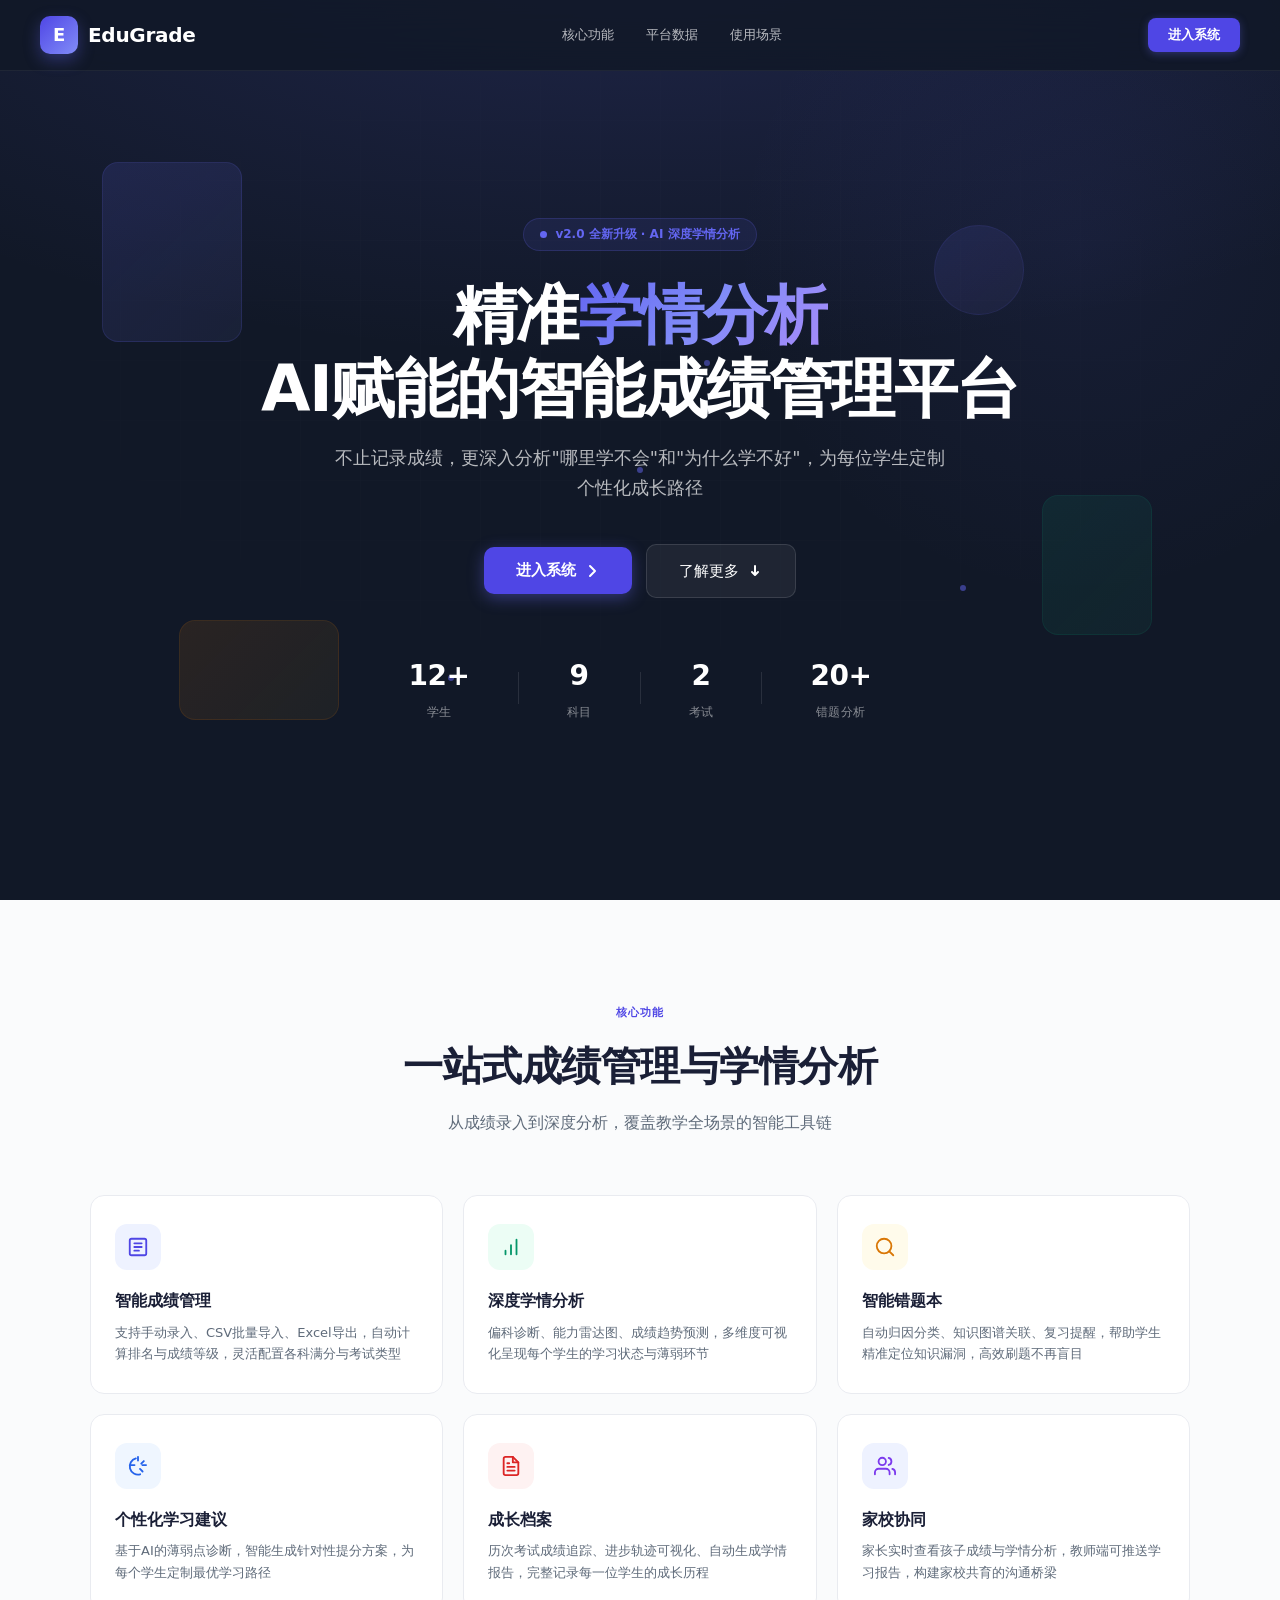
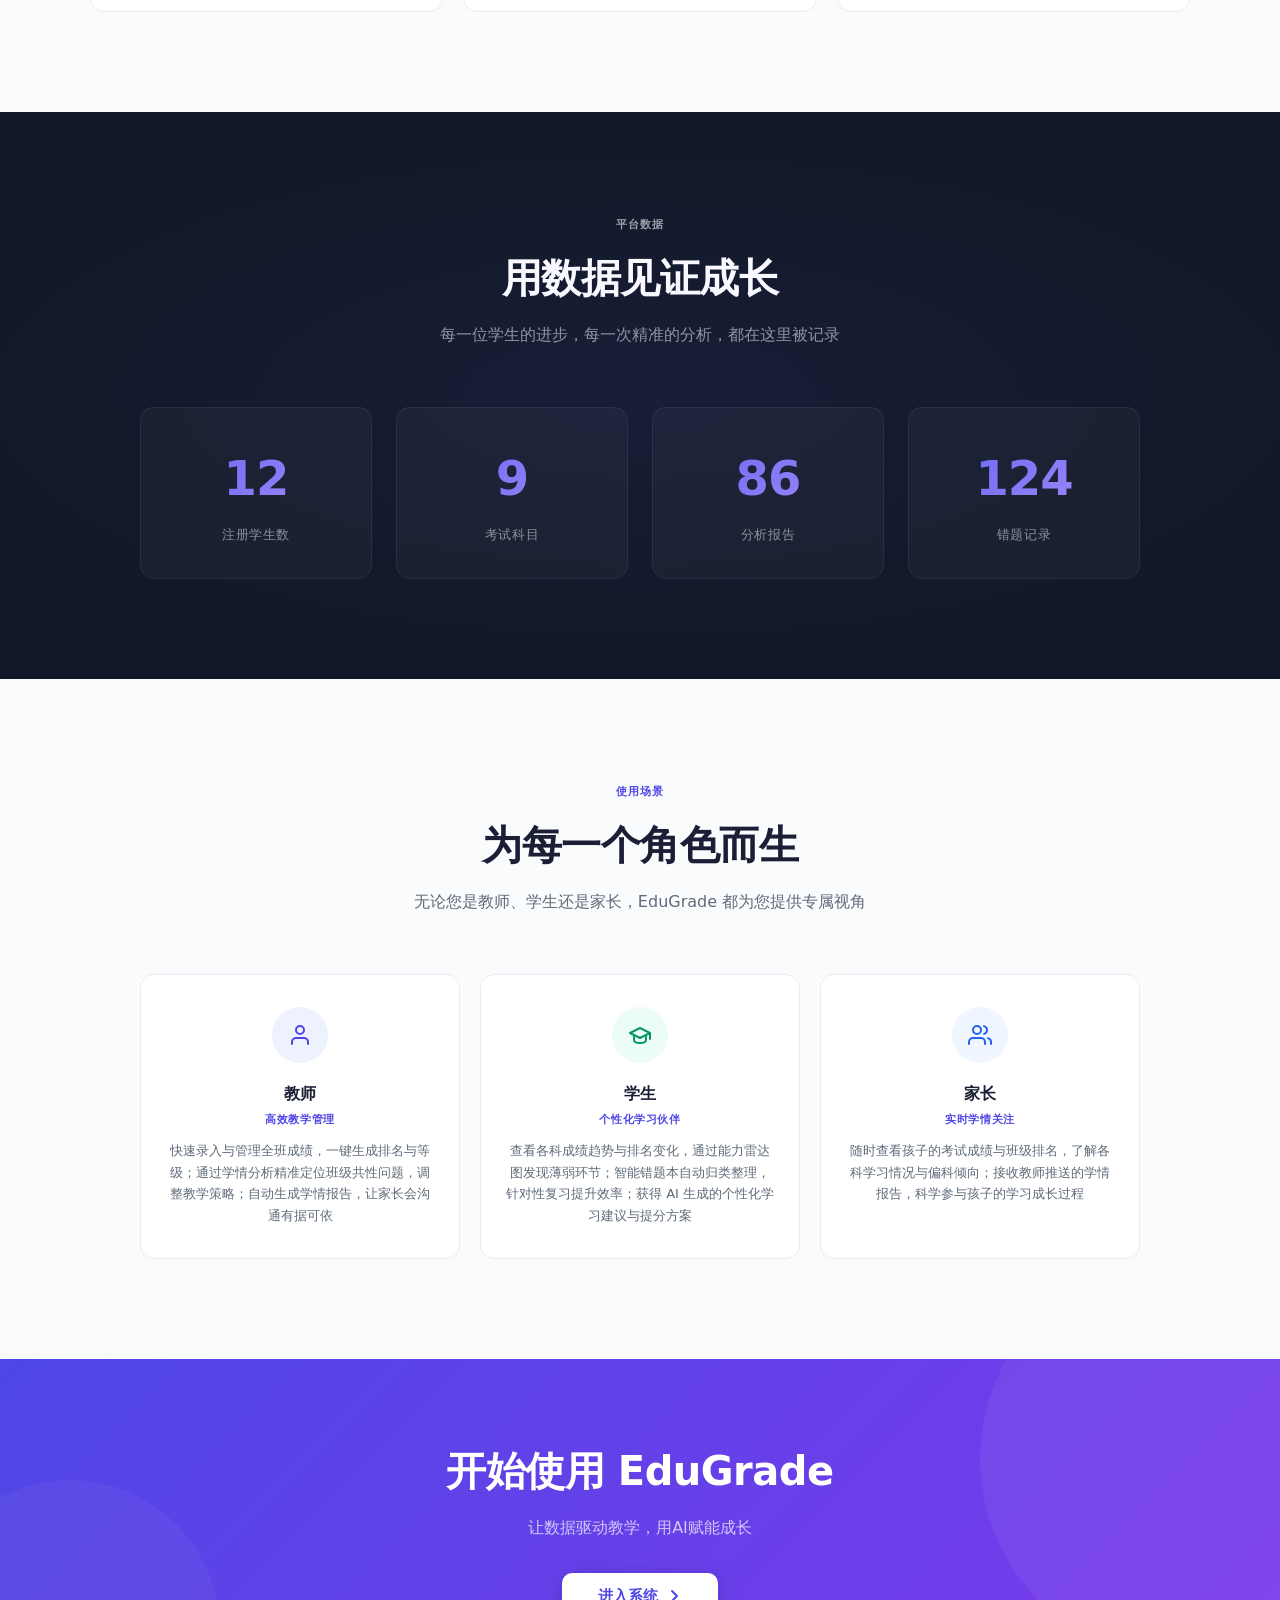
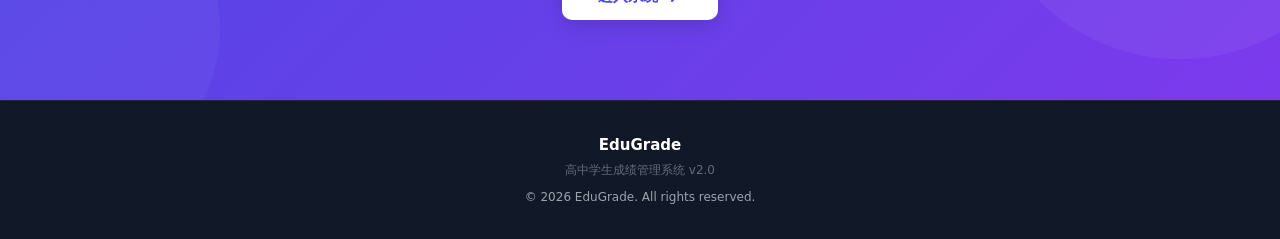
==== web/index.html @ 4390cf3e "项目初版" ====
<!DOCTYPE html>
<html lang="zh-CN">
<head>
  <meta charset="UTF-8">
  <meta name="viewport" content="width=device-width,initial-scale=1">
  <meta http-equiv="Cache-Control" content="no-cache,no-store,must-revalidate">
  <meta http-equiv="Pragma" content="no-cache">
  <meta http-equiv="Expires" content="0">
  <title>EduGrade - 精准学情分析 · AI赋能的智能成绩管理平台</title>
  <meta name="description" content="EduGrade 高中学生成绩管理系统 - 不止记录成绩，更深入分析'哪里学不会'和'为什么学不好'，为每位学生定制个性化成长路径">
  <link rel="stylesheet" href="css/style.css?v=2">
  <link rel="stylesheet" href="css/home.css?v=2">
</head>
<body class="home-wrapper">
  <nav class="home-nav" id="homeNav">
    <a href="home.html" class="home-nav-brand">
      <span class="logo-icon">E</span>
      EduGrade
    </a>
    <div class="home-nav-links">
      <a href="#features">核心功能</a>
      <a href="#data">平台数据</a>
      <a href="#use-cases">使用场景</a>
    </div>
    <button onclick="window.location.href='login.html'" class="home-nav-cta" style="font-family:inherit;position:relative;z-index:999;cursor:pointer">进入系统</button>
  </nav>

  <section class="hero">
    <div class="hero-grid"></div>
    <div class="hero-float card1"></div>
    <div class="hero-float card2"></div>
    <div class="hero-float card3"></div>
    <div class="hero-float card4"></div>
    <span class="hero-dot"></span>
    <span class="hero-dot"></span>
    <span class="hero-dot"></span>
    <span class="hero-dot"></span>

    <div class="hero-content">
      <div class="hero-badge">v2.0 全新升级 · AI 深度学情分析</div>
      <h1>精准<span class="highlight">学情分析</span><br>AI赋能的智能成绩管理平台</h1>
      <p class="hero-subtitle">不止记录成绩，更深入分析"哪里学不会"和"为什么学不好"，为每位学生定制个性化成长路径</p>
      <div class="hero-buttons">
        <button onclick="window.location.href='login.html'" class="hero-btn-primary" style="font-family:inherit;position:relative;z-index:999;cursor:pointer">
          <span>进入系统</span>
          <svg width="16" height="16" viewBox="0 0 16 16" fill="none"><path d="M6 3l5 5-5 5" stroke="currentColor" stroke-width="2" stroke-linecap="round" stroke-linejoin="round"/></svg>
        </button>
        <a href="#features" class="hero-btn-secondary">
          了解更多
          <svg width="16" height="16" viewBox="0 0 16 16" fill="none"><path d="M8 3v8M5 9l3 3 3-3" stroke="currentColor" stroke-width="2" stroke-linecap="round" stroke-linejoin="round"/></svg>
        </a>
      </div>
      <div class="hero-stats">
        <div class="hero-stat">
          <div class="hs-num">12+</div>
          <div class="hs-label">学生</div>
        </div>
        <span class="hero-stat-divider"></span>
        <div class="hero-stat">
          <div class="hs-num">9</div>
          <div class="hs-label">科目</div>
        </div>
        <span class="hero-stat-divider"></span>
        <div class="hero-stat">
          <div class="hs-num">2</div>
          <div class="hs-label">考试</div>
        </div>
        <span class="hero-stat-divider"></span>
        <div class="hero-stat">
          <div class="hs-num">20+</div>
          <div class="hs-label">错题分析</div>
        </div>
      </div>
    </div>
  </section>

  <section class="section" id="features">
    <div class="section-header">
      <span class="section-label">核心功能</span>
      <h2>一站式成绩管理与学情分析</h2>
      <p>从成绩录入到深度分析，覆盖教学全场景的智能工具链</p>
    </div>
    <div class="features-grid">
      <div class="feature-card fi-1">
        <div class="feature-icon">
          <svg width="22" height="22" viewBox="0 0 24 24" fill="none" stroke="currentColor" stroke-width="2" stroke-linecap="round" stroke-linejoin="round"><rect x="3" y="3" width="18" height="18" rx="2"/><path d="M8 8h8M8 12h8M8 16h5"/></svg>
        </div>
        <h3>智能成绩管理</h3>
        <p>支持手动录入、CSV批量导入、Excel导出，自动计算排名与成绩等级，灵活配置各科满分与考试类型</p>
      </div>
      <div class="feature-card fi-2">
        <div class="feature-icon">
          <svg width="22" height="22" viewBox="0 0 24 24" fill="none" stroke="currentColor" stroke-width="2" stroke-linecap="round" stroke-linejoin="round"><path d="M12 20V10M18 20V4M6 20v-4"/></svg>
        </div>
        <h3>深度学情分析</h3>
        <p>偏科诊断、能力雷达图、成绩趋势预测，多维度可视化呈现每个学生的学习状态与薄弱环节</p>
      </div>
      <div class="feature-card fi-3">
        <div class="feature-icon">
          <svg width="22" height="22" viewBox="0 0 24 24" fill="none" stroke="currentColor" stroke-width="2" stroke-linecap="round" stroke-linejoin="round"><circle cx="11" cy="11" r="8"/><path d="M21 21l-4.3-4.3"/></svg>
        </div>
        <h3>智能错题本</h3>
        <p>自动归因分类、知识图谱关联、复习提醒，帮助学生精准定位知识漏洞，高效刷题不再盲目</p>
      </div>
      <div class="feature-card fi-4">
        <div class="feature-icon">
          <svg width="22" height="22" viewBox="0 0 24 24" fill="none" stroke="currentColor" stroke-width="2" stroke-linecap="round" stroke-linejoin="round"><path d="M9.66 3.63a9 9 0 1 0 4.68 17.41"/><path d="M12 2v4M4.22 10.96h4M18.36 6.64l-2.83 2.83M20.8 10.96h-4M17.01 18.01l-2.83-2.83"/></svg>
        </div>
        <h3>个性化学习建议</h3>
        <p>基于AI的薄弱点诊断，智能生成针对性提分方案，为每个学生定制最优学习路径</p>
      </div>
      <div class="feature-card fi-5">
        <div class="feature-icon">
          <svg width="22" height="22" viewBox="0 0 24 24" fill="none" stroke="currentColor" stroke-width="2" stroke-linecap="round" stroke-linejoin="round"><path d="M14 2H6a2 2 0 0 0-2 2v16a2 2 0 0 0 2 2h12a2 2 0 0 0 2-2V8z"/><polyline points="14 2 14 8 20 8"/><path d="M16 13H8M16 17H8M10 9H8"/></svg>
        </div>
        <h3>成长档案</h3>
        <p>历次考试成绩追踪、进步轨迹可视化、自动生成学情报告，完整记录每一位学生的成长历程</p>
      </div>
      <div class="feature-card fi-6">
        <div class="feature-icon">
          <svg width="22" height="22" viewBox="0 0 24 24" fill="none" stroke="currentColor" stroke-width="2" stroke-linecap="round" stroke-linejoin="round"><path d="M17 21v-2a4 4 0 0 0-4-4H5a4 4 0 0 0-4 4v2"/><circle cx="9" cy="7" r="4"/><path d="M23 21v-2a4 4 0 0 0-3-3.87M16 3.13a4 4 0 0 1 0 7.75"/></svg>
        </div>
        <h3>家校协同</h3>
        <p>家长实时查看孩子成绩与学情分析，教师端可推送学习报告，构建家校共育的沟通桥梁</p>
      </div>
    </div>
  </section>

  <section class="section data-section" id="data">
    <div class="section-header">
      <span class="section-label" style="color:rgba(255,255,255,.6)">平台数据</span>
      <h2>用数据见证成长</h2>
      <p>每一位学生的进步，每一次精准的分析，都在这里被记录</p>
    </div>
    <div class="data-grid">
      <div class="data-card">
        <div class="dc-num" data-count="12">0</div>
        <div class="dc-label">注册学生数</div>
      </div>
      <div class="data-card">
        <div class="dc-num" data-count="9">0</div>
        <div class="dc-label">考试科目</div>
      </div>
      <div class="data-card">
        <div class="dc-num" data-count="86">0</div>
        <div class="dc-label">分析报告</div>
      </div>
      <div class="data-card">
        <div class="dc-num" data-count="124">0</div>
        <div class="dc-label">错题记录</div>
      </div>
    </div>
  </section>

  <section class="section" id="use-cases">
    <div class="section-header">
      <span class="section-label">使用场景</span>
      <h2>为每一个角色而生</h2>
      <p>无论您是教师、学生还是家长，EduGrade 都为您提供专属视角</p>
    </div>
    <div class="use-grid">
      <div class="use-card">
        <div class="use-avatar ua-teacher">
          <svg width="24" height="24" viewBox="0 0 24 24" fill="none" stroke="currentColor" stroke-width="2" stroke-linecap="round" stroke-linejoin="round"><path d="M20 21v-2a4 4 0 0 0-4-4H8a4 4 0 0 0-4 4v2"/><circle cx="12" cy="7" r="4"/></svg>
        </div>
        <h3>教师</h3>
        <div class="uc-role">高效教学管理</div>
        <p>快速录入与管理全班成绩，一键生成排名与等级；通过学情分析精准定位班级共性问题，调整教学策略；自动生成学情报告，让家长会沟通有据可依</p>
      </div>
      <div class="use-card">
        <div class="use-avatar ua-student">
          <svg width="24" height="24" viewBox="0 0 24 24" fill="none" stroke="currentColor" stroke-width="2" stroke-linecap="round" stroke-linejoin="round"><path d="M22 10v6M2 10l10-5 10 5-10 5z"/><path d="M6 12v5c0 2 3 3 6 3s6-1 6-3v-5"/></svg>
        </div>
        <h3>学生</h3>
        <div class="uc-role">个性化学习伙伴</div>
        <p>查看各科成绩趋势与排名变化，通过能力雷达图发现薄弱环节；智能错题本自动归类整理，针对性复习提升效率；获得 AI 生成的个性化学习建议与提分方案</p>
      </div>
      <div class="use-card">
        <div class="use-avatar ua-parent">
          <svg width="24" height="24" viewBox="0 0 24 24" fill="none" stroke="currentColor" stroke-width="2" stroke-linecap="round" stroke-linejoin="round"><path d="M17 21v-2a4 4 0 0 0-4-4H5a4 4 0 0 0-4 4v2"/><circle cx="9" cy="7" r="4"/><path d="M23 21v-2a4 4 0 0 0-3-3.87M16 3.13a4 4 0 0 1 0 7.75"/></svg>
        </div>
        <h3>家长</h3>
        <div class="uc-role">实时学情关注</div>
        <p>随时查看孩子的考试成绩与班级排名，了解各科学习情况与偏科倾向；接收教师推送的学情报告，科学参与孩子的学习成长过程</p>
      </div>
    </div>
  </section>

  <section class="cta-section">
    <h2>开始使用 EduGrade</h2>
    <p>让数据驱动教学，用AI赋能成长</p>
    <button onclick="window.location.href='login.html'" class="cta-btn" style="font-family:inherit;position:relative;z-index:999;cursor:pointer">
      进入系统
      <svg width="16" height="16" viewBox="0 0 16 16" fill="none"><path d="M6 3l5 5-5 5" stroke="currentColor" stroke-width="2" stroke-linecap="round" stroke-linejoin="round"/></svg>
    </button>
  </section>

  <footer class="home-footer">
    <div class="footer-brand">EduGrade</div>
    <div class="footer-ver">高中学生成绩管理系统 v2.0</div>
    <div style="margin-top:8px">&copy; 2026 EduGrade. All rights reserved.</div>
  </footer>

  <script>
  (function() {
    var nav = document.getElementById('homeNav');

    window.addEventListener('scroll', function() {
      if (window.scrollY > 20) {
        nav.classList.add('scrolled');
      } else {
        nav.classList.remove('scrolled');
      }
    });

    document.querySelectorAll('a[href^="#"]').forEach(function(a) {
      a.addEventListener('click', function(e) {
        var target = document.querySelector(this.getAttribute('href'));
        if (target) {
          e.preventDefault();
          target.scrollIntoView({ behavior: 'smooth' });
        }
      });
    });

    var observer = new IntersectionObserver(function(entries) {
      entries.forEach(function(entry) {
        if (entry.isIntersecting) {
          entry.target.classList.add('visible');
        }
      });
    }, { threshold: 0.15 });

    document.querySelectorAll('.feature-card, .use-card').forEach(function(el) {
      observer.observe(el);
    });

    var dataObs = new IntersectionObserver(function(entries) {
      entries.forEach(function(entry) {
        if (entry.isIntersecting) {
          var nums = entry.target.querySelectorAll('.dc-num');
          nums.forEach(function(numEl) {
            var target = parseInt(numEl.getAttribute('data-count'), 10);
            var current = 0;
            var step = Math.ceil(target / 40);
            var interval = setInterval(function() {
              current += step;
              if (current >= target) {
                current = target;
                clearInterval(interval);
              }
              numEl.textContent = current;
            }, 25);
          });
          dataObs.unobserve(entry.target);
        }
      });
    }, { threshold: 0.4 });

    var dataSection = document.querySelector('.data-grid');
    if (dataSection) {
      dataObs.observe(dataSection);
    }
  })();
  </script>
</body>
</html>
---- web/css/style.css ----
:root{
  --bg:#fafbfc;--card:#fff;--text:#1a1f36;--text2:#5f6b7a;--text3:#9ca3af;
  --primary:#4f46e5;--primary-hover:#4338ca;--primary-light:#eef2ff;--primary-glow:rgba(79,70,229,.12);
  --success:#059669;--success-light:#ecfdf5;--warning:#d97706;--warning-light:#fffbeb;
  --danger:#dc2626;--danger-light:#fef2f2;--info:#2563eb;--info-light:#eff6ff;
  --border:#e9ebf0;--border-light:#f3f4f6;
  --shadow-sm:0 1px 2px rgba(0,0,0,.04);--shadow:0 1px 3px rgba(0,0,0,.06),0 1px 2px rgba(0,0,0,.04);
  --shadow-md:0 4px 6px rgba(0,0,0,.04),0 2px 4px rgba(0,0,0,.04);
  --shadow-lg:0 10px 15px rgba(0,0,0,.05),0 4px 6px rgba(0,0,0,.04);
  --shadow-xl:0 20px 40px rgba(0,0,0,.08);
  --radius:10px;--radius-sm:7px;--radius-lg:14px;--radius-xl:20px;
  --sidebar-bg:#111827;--sidebar-hover:#1f2937;--sidebar-text:#9ca3af;--sidebar-active:#e5e7eb;
  --sidebar-accent:#6366f1;
  --font:system-ui,-apple-system,'Segoe UI',Roboto,'Helvetica Neue','Noto Sans','PingFang SC','Microsoft YaHei',sans-serif;
  --font-mono:'JetBrains Mono','Fira Code','Cascadia Code',monospace;
  --ease: cubic-bezier(.4,0,.2,1);--ease-out: cubic-bezier(0,0,.2,1);--ease-in: cubic-bezier(.4,0,1,1);
  --transition:200ms var(--ease);
}
[data-theme=dark]{
  --bg:#0f1119;--card:#1a1d2e;--text:#e5e7eb;--text2:#9ca3af;--text3:#6b7280;
  --border:#2d3148;--border-light:#23273a;
  --shadow-sm:0 1px 2px rgba(0,0,0,.2);--shadow:0 1px 3px rgba(0,0,0,.3);
  --shadow-md:0 4px 6px rgba(0,0,0,.25);--shadow-lg:0 10px 15px rgba(0,0,0,.3);
  --shadow-xl:0 20px 40px rgba(0,0,0,.4);
  --sidebar-bg:#0a0c14;--sidebar-hover:#16192b;--sidebar-text:#6b7280;--sidebar-active:#d1d5db;
  --primary-light:rgba(99,102,241,.08);--success-light:rgba(5,150,105,.08);
  --warning-light:rgba(217,119,6,.08);--danger-light:rgba(220,38,38,.08);--info-light:rgba(37,99,235,.08);
}

*,::before,::after{box-sizing:border-box;margin:0;padding:0}
html{scroll-behavior:smooth;-webkit-text-size-adjust:100%}
body{font-family:var(--font);font-size:14px;line-height:1.6;color:var(--text);background:var(--bg);-webkit-font-smoothing:antialiased;-moz-osx-font-smoothing:grayscale;min-height:100vh}
a{color:var(--primary);text-decoration:none;transition:color var(--transition)}
a:hover{color:var(--primary-hover)}
button{cursor:pointer;border:none;outline:none;font-family:var(--font);font-size:14px;transition:all var(--transition);position:relative}
button:focus-visible{box-shadow:0 0 0 3px var(--primary-glow)}
input,select,textarea{font-family:var(--font);font-size:14px;color:var(--text);background:var(--card);border:1px solid var(--border);border-radius:var(--radius-sm);padding:9px 13px;outline:none;transition:all var(--transition);width:100%}
input:hover,select:hover{border-color:#c4c8d0}
input:focus,select:focus,textarea:focus{border-color:var(--primary);box-shadow:0 0 0 3px var(--primary-glow)}
input::placeholder,textarea::placeholder{color:var(--text3)}
select{appearance:none;background-image:url("data:image/svg+xml,%3Csvg width='10' height='6' viewBox='0 0 10 6' xmlns='http://www.w3.org/2000/svg'%3E%3Cpath d='M1 1l4 4 4-4' fill='none' stroke='%239ca3af' stroke-width='1.5' stroke-linecap='round' stroke-linejoin='round'/%3E%3C/svg%3E");background-repeat:no-repeat;background-position:right 12px center;padding-right:32px}
table{width:100%;border-collapse:collapse;font-size:13px}
th{font-size:11px;font-weight:600;text-transform:uppercase;letter-spacing:.04em;color:var(--text2);padding:10px 14px;text-align:left;border-bottom:2px solid var(--border);background:var(--bg);white-space:nowrap;position:sticky;top:0;z-index:1}
td{padding:11px 14px;border-bottom:1px solid var(--border-light);vertical-align:middle}
tbody tr{transition:background var(--transition)}tbody tr:hover{background:var(--primary-light)}

.btn{display:inline-flex;align-items:center;justify-content:center;gap:6px;padding:8px 18px;border-radius:var(--radius-sm);font-weight:500;font-size:13px;line-height:1.5;white-space:nowrap;transition:all var(--transition);position:relative;overflow:hidden}
.btn::after{content:'';position:absolute;inset:0;background:transparent;transition:background var(--transition)}
.btn:hover{transform:translateY(-1px)}.btn:active{transform:translateY(0)}
.btn:active::after{background:rgba(0,0,0,.06)}
.btn-primary{background:var(--primary);color:#fff;box-shadow:0 1px 2px rgba(79,70,229,.3)}.btn-primary:hover{background:var(--primary-hover);box-shadow:0 4px 12px rgba(79,70,229,.35)}.btn-primary:active{background:#3730a3}
.btn-success{background:var(--success);color:#fff}.btn-success:hover{opacity:.9}
.btn-warning{background:var(--warning);color:#fff}.btn-warning:hover{opacity:.9}
.btn-danger{background:var(--danger);color:#fff}.btn-danger:hover{opacity:.9}
.btn-outline{background:transparent;border:1px solid var(--border);color:var(--text)}.btn-outline:hover{border-color:var(--primary);color:var(--primary);background:var(--primary-light)}
.btn-ghost{background:transparent;color:var(--text2)}.btn-ghost:hover{background:var(--border-light);color:var(--text)}
.btn-sm{padding:5px 12px;font-size:12px;border-radius:6px}
.btn-lg{padding:11px 24px;font-size:15px;border-radius:var(--radius)}
.btn-icon{width:36px;height:36px;padding:0;border-radius:50%;display:inline-flex;align-items:center;justify-content:center;font-size:16px}

.card{background:var(--card);border:1px solid var(--border);border-radius:var(--radius-lg);box-shadow:var(--shadow-sm);transition:box-shadow var(--transition),border-color var(--transition);overflow:hidden}
.card:hover{border-color:#d1d5db}[data-theme=dark] .card:hover{border-color:var(--border)}
.card-header{display:flex;align-items:center;justify-content:space-between;padding:18px 22px;border-bottom:1px solid var(--border-light)}
.card-body{padding:22px}.card-title{font-size:15px;font-weight:600;color:var(--text)}

.badge{display:inline-flex;align-items:center;gap:4px;padding:3px 10px;border-radius:20px;font-size:11px;font-weight:600;letter-spacing:.01em;white-space:nowrap}
.badge::before{content:'';width:6px;height:6px;border-radius:50%}
.badge-success{background:var(--success-light);color:#065f46}.badge-success::before{background:var(--success)}[data-theme=dark] .badge-success{color:#34d399}
.badge-warning{background:var(--warning-light);color:#92400e}.badge-warning::before{background:var(--warning)}[data-theme=dark] .badge-warning{color:#fbbf24}
.badge-danger{background:var(--danger-light);color:#991b1b}.badge-danger::before{background:var(--danger)}[data-theme=dark] .badge-danger{color:#f87171}
.badge-info{background:var(--info-light);color:#1e40af}.badge-info::before{background:var(--info)}[data-theme=dark] .badge-info{color:#60a5fa}
.badge-neutral{background:var(--border-light);color:var(--text2)}.badge-neutral::before{background:var(--text3)}

.alert{padding:12px 16px;border-radius:var(--radius);font-size:13px;display:flex;align-items:flex-start;gap:10px;line-height:1.5;animation:slideDown .3s var(--ease-out)}
.alert::before{font-size:16px;flex-shrink:0;margin-top:1px}
.alert-success{background:var(--success-light);color:#065f46;border:1px solid rgba(5,150,105,.15)}.alert-success::before{content:'\2713'}[data-theme=dark] .alert-success{color:#34d399}
.alert-error{background:var(--danger-light);color:#991b1b;border:1px solid rgba(220,38,38,.15)}.alert-error::before{content:'\2717'}[data-theme=dark] .alert-error{color:#f87171}
.alert-info{background:var(--info-light);color:#1e40af;border:1px solid rgba(37,99,235,.15)}.alert-info::before{content:'\2139'}[data-theme=dark] .alert-info{color:#60a5fa}
.alert-warning{background:var(--warning-light);color:#92400e;border:1px solid rgba(217,119,6,.15)}.alert-warning::before{content:'\26A0'}

.modal-overlay{position:fixed;inset:0;background:rgba(15,17,25,.5);backdrop-filter:blur(4px);display:none;align-items:center;justify-content:center;z-index:1000;animation:fadeIn .2s var(--ease-out);padding:24px}
.modal-overlay.open{display:flex}
.modal{background:var(--card);border:1px solid var(--border);border-radius:var(--radius-xl);width:480px;max-width:100%;max-height:85vh;overflow-y:auto;box-shadow:var(--shadow-xl);animation:modalIn .3s var(--ease-out)}
.modal-lg{width:640px}.modal-sm{width:380px}
.modal-header{display:flex;align-items:center;justify-content:space-between;padding:20px 24px 0}
.modal-header h3{font-size:17px;font-weight:600}
.modal-close{width:32px;height:32px;border-radius:50%;display:flex;align-items:center;justify-content:center;background:transparent;color:var(--text3);font-size:18px;transition:all var(--transition)}
.modal-close:hover{background:var(--border-light);color:var(--text)}
.modal-body{padding:20px 24px}
.modal-footer{display:flex;gap:10px;justify-content:flex-end;padding:0 24px 20px}

.login-page{min-height:100vh;display:flex;align-items:center;justify-content:center;background:var(--sidebar-bg);position:relative;overflow:hidden}
.login-page::before{content:'';position:absolute;inset:0;background:radial-gradient(ellipse 80% 50% at 50% -20%,rgba(99,102,241,.15),transparent)}
.login-page::after{content:'';position:absolute;width:600px;height:600px;border-radius:50%;background:radial-gradient(circle,rgba(99,102,241,.06),transparent 70%);top:-200px;right:-150px}
.login-card{background:var(--card);border:1px solid var(--border);border-radius:var(--radius-xl);padding:44px;width:400px;max-width:90vw;box-shadow:var(--shadow-xl);position:relative;z-index:1;animation:modalIn .5s var(--ease-out)}
.login-logo{width:48px;height:48px;border-radius:14px;background:linear-gradient(135deg,var(--primary),#818cf8);display:inline-flex;align-items:center;justify-content:center;font-size:22px;font-weight:700;color:#fff;margin-bottom:20px;box-shadow:0 8px 20px rgba(79,70,229,.3)}
.login-card h1{font-size:26px;font-weight:700;color:var(--text);margin-bottom:4px;letter-spacing:-.3px}
.login-card .sub{color:var(--text2);font-size:13px;margin-bottom:32px}
.login-card .field{margin-bottom:16px}.login-card .field label{display:block;margin-bottom:5px;font-size:12px;font-weight:600;color:var(--text2);text-transform:uppercase;letter-spacing:.04em}
.login-card .field input{height:44px;font-size:15px}
.login-card .btn-login{width:100%;height:46px;border-radius:var(--radius);background:var(--primary);color:#fff;font-size:15px;font-weight:600;border:none;margin-top:6px;letter-spacing:.5px;transition:all var(--transition)}
.login-card .btn-login:hover{background:var(--primary-hover);transform:translateY(-1px);box-shadow:0 8px 20px rgba(79,70,229,.35)}
.login-card .btn-login:disabled{opacity:.5;transform:none}
.login-error{color:var(--danger);font-size:12px;margin-top:10px;min-height:18px;text-align:center}
.login-divider{display:flex;align-items:center;gap:12px;margin:24px 0 16px;color:var(--text3);font-size:11px;text-transform:uppercase;letter-spacing:.05em}
.login-divider::before,.login-divider::after{content:'';flex:1;height:1px;background:var(--border)}
.quick-logins{display:grid;grid-template-columns:1fr 1fr;gap:8px}
.quick-logins button{padding:10px;border-radius:var(--radius-sm);font-size:12px;font-weight:500;background:var(--bg);border:1px solid var(--border);color:var(--text2);transition:all var(--transition)}
.quick-logins button:hover{border-color:var(--primary);color:var(--primary);background:var(--primary-light);transform:translateY(-1px)}
.quick-logins .role-dot{display:block;font-size:10px;color:var(--text3);font-weight:400}

.app{display:flex;min-height:100vh}
.sidebar{width:248px;background:var(--sidebar-bg);display:flex;flex-direction:column;position:fixed;top:0;left:0;bottom:0;z-index:100;overflow-y:auto;border-right:1px solid rgba(255,255,255,.06);scrollbar-width:thin;scrollbar-color:var(--sidebar-hover) transparent}
.sidebar::-webkit-scrollbar{width:4px}.sidebar::-webkit-scrollbar-track{background:transparent}.sidebar::-webkit-scrollbar-thumb{background:var(--sidebar-hover);border-radius:4px}
.sidebar-brand{padding:22px 20px 18px;border-bottom:1px solid rgba(255,255,255,.06)}
.sidebar-brand h2{color:#fff;font-size:18px;font-weight:700;letter-spacing:-.2px}
.sidebar-brand h2 span{color:var(--sidebar-accent)}
.sidebar-brand .ver{font-size:11px;color:var(--sidebar-text);margin-top:2px}
.sidebar-nav{flex:1;padding:12px 0}
.sidebar-nav .nav-group{padding:8px 20px 4px;font-size:10px;font-weight:700;color:var(--sidebar-accent);text-transform:uppercase;letter-spacing:.08em;opacity:.7}
.sidebar-nav a{display:flex;align-items:center;gap:10px;padding:9px 20px;color:var(--sidebar-text);font-size:13px;font-weight:450;transition:all var(--transition);border-left:2px solid transparent;margin:1px 0;border-radius:0 6px 6px 0}
.sidebar-nav a:hover{color:var(--sidebar-active);background:var(--sidebar-hover)}
.sidebar-nav a.active{color:#fff;background:var(--sidebar-hover);border-left-color:var(--sidebar-accent);font-weight:500}
.sidebar-nav a .nv{font-size:15px;width:22px;text-align:center;opacity:.7;flex-shrink:0}
.sidebar-footer{padding:16px 20px;border-top:1px solid rgba(255,255,255,.06);display:flex;align-items:center;gap:10px}
.sidebar-footer .av{width:32px;height:32px;border-radius:10px;background:linear-gradient(135deg,var(--sidebar-accent),#818cf8);display:flex;align-items:center;justify-content:center;color:#fff;font-weight:600;font-size:13px;flex-shrink:0}
.sidebar-footer .ui{flex:1;overflow:hidden}
.sidebar-footer .un{color:#fff;font-size:13px;font-weight:500;white-space:nowrap;overflow:hidden;text-overflow:ellipsis}
.sidebar-footer .ur{font-size:11px;color:var(--sidebar-text)}

.main{flex:1;margin-left:248px;min-height:100vh}
.topbar{display:flex;align-items:center;justify-content:space-between;padding:20px 28px;background:var(--card);border-bottom:1px solid var(--border);position:sticky;top:0;z-index:50;backdrop-filter:blur(8px)}
[data-theme=dark] .topbar{background:rgba(26,29,46,.9)}
.topbar h2{font-size:20px;font-weight:600;letter-spacing:-.2px}
.topbar-actions{display:flex;align-items:center;gap:8px}
.content{padding:24px 28px 40px}

.stats-grid{display:grid;grid-template-columns:repeat(auto-fill,minmax(200px,1fr));gap:14px;margin-bottom:24px}
.stat-card{background:var(--card);border:1px solid var(--border);border-radius:var(--radius-lg);padding:18px 20px;display:flex;align-items:center;gap:14px;transition:all var(--transition);cursor:default}
.stat-card:hover{border-color:#d1d5db;box-shadow:var(--shadow-md);transform:translateY(-2px)}[data-theme=dark] .stat-card:hover{border-color:var(--border)}
.stat-card .si{width:42px;height:42px;border-radius:11px;display:flex;align-items:center;justify-content:center;font-size:18px;flex-shrink:0}
.stat-card:nth-child(1) .si{background:var(--primary-light);color:var(--primary)}
.stat-card:nth-child(2) .si{background:var(--success-light);color:var(--success)}
.stat-card:nth-child(3) .si{background:var(--warning-light);color:var(--warning)}
.stat-card:nth-child(4) .si{background:var(--info-light);color:var(--info)}
.stat-card:nth-child(5) .si{background:var(--danger-light);color:var(--danger)}
.stat-info h3{font-size:24px;font-weight:700;line-height:1.2;letter-spacing:-.3px}
.stat-info p{font-size:11px;color:var(--text2);text-transform:uppercase;letter-spacing:.03em;margin-top:1px}

.table-wrap{border:1px solid var(--border);border-radius:var(--radius-lg);overflow:hidden;background:var(--card)}
.table-wrap table{margin:0} .table-wrap thead th{border-bottom-width:1px}
.table-controls{display:flex;gap:10px;margin-bottom:16px;flex-wrap:wrap;align-items:center}
.table-controls .spacer{flex:1}
.table-controls input{width:200px}.table-controls select{width:160px}

.pagination{display:flex;gap:4px;justify-content:center;margin-top:16px}
.pagination button{min-width:34px;height:34px;padding:0 10px;border-radius:var(--radius-sm);border:1px solid var(--border);background:var(--card);color:var(--text);font-size:13px;transition:all var(--transition)}
.pagination button:hover:not(:disabled){border-color:var(--primary);color:var(--primary)}
.pagination button.active{background:var(--primary);color:#fff;border-color:var(--primary)}
.pagination button:disabled{opacity:.3;cursor:not-allowed}
.pagination span{padding:0 4px;color:var(--text3);display:flex;align-items:center}

.chart-row{display:grid;grid-template-columns:1fr 1fr;gap:16px}
.chart-row.single{grid-template-columns:1fr}
.chart-box{background:var(--card);border:1px solid var(--border);border-radius:var(--radius-lg);padding:20px;min-height:300px;position:relative}
.chart-box canvas{max-height:320px}

.page-section{display:none}.page-section.active{display:block;animation:fadeInUp .35s var(--ease-out)}

.tabs{display:flex;gap:0;border-bottom:2px solid var(--border);margin-bottom:20px}
.tab{padding:10px 18px;cursor:pointer;font-size:13px;font-weight:500;color:var(--text2);border-bottom:2px solid transparent;margin-bottom:-2px;transition:all var(--transition)}
.tab:hover{color:var(--text)}.tab.active{color:var(--primary);border-bottom-color:var(--primary)}

.form-row{display:grid;grid-template-columns:1fr 1fr;gap:14px}.form-row.col-1{grid-template-columns:1fr}
.form-group{margin-bottom:14px}.form-group label{display:block;margin-bottom:5px;font-size:12px;font-weight:600;color:var(--text2);text-transform:uppercase;letter-spacing:.03em}

.grade-table td input{width:72px;padding:6px 8px;text-align:center;font-size:13px}
.grade-table td{vertical-align:middle}
.filter-row{display:flex;gap:10px;align-items:center;flex-wrap:wrap;margin-bottom:16px}
.filter-row select{width:auto;min-width:150px}
.exam-select-row{display:flex;gap:10px;align-items:center;flex-wrap:wrap;margin-bottom:16px}
.exam-select-row select{width:auto;min-width:200px}
.csv-area{width:100%;min-height:180px;font-family:var(--font-mono);font-size:12px;resize:vertical;border-radius:var(--radius-sm);padding:12px}
.subject-check{display:flex;align-items:center;gap:16px;padding:8px 0;border-bottom:1px solid var(--border-light)}
.subject-check input[type=number]{width:80px}
.info-row{display:flex;gap:20px;flex-wrap:wrap;margin-bottom:16px}
.info-row>div{font-size:13px;color:var(--text2)}.info-row>div b{color:var(--text)}

.suggest-card{background:var(--card);border:1px solid var(--border);border-radius:var(--radius-lg);padding:18px;display:flex;align-items:flex-start;gap:14px;transition:all var(--transition)}
.suggest-card:hover{border-color:#d1d5db;box-shadow:var(--shadow-md)}
.suggest-card .srank{width:34px;height:34px;border-radius:10px;display:flex;align-items:center;justify-content:center;font-weight:700;font-size:16px;flex-shrink:0}
.suggest-card:nth-child(1) .srank{background:var(--danger-light);color:var(--danger)}
.suggest-card:nth-child(2) .srank{background:var(--warning-light);color:var(--warning)}
.suggest-card:nth-child(3) .srank{background:var(--primary-light);color:var(--primary)}
.suggest-info{flex:1}.suggest-info .ssub{font-weight:600;font-size:14px}.suggest-info .sdesc{font-size:12px;color:var(--text2);margin-top:4px;line-height:1.5}

.error-stats-grid{display:grid;grid-template-columns:1fr 1fr;gap:16px;margin-bottom:20px}
.report-container{background:var(--card);border:1px solid var(--border);border-radius:var(--radius-lg);padding:32px}
.report-container .report-header{text-align:center;padding-bottom:24px;border-bottom:2px solid var(--primary);margin-bottom:24px}
.report-container .report-header h2{font-size:22px;color:var(--primary);font-weight:700}
.report-container .report-meta{display:grid;grid-template-columns:repeat(auto-fill,minmax(160px,1fr));gap:10px;margin-bottom:20px}
.report-container .report-meta div{font-size:13px;color:var(--text2)}.report-container .report-meta div b{color:var(--text)}
.report-container .report-section{margin-bottom:24px}
.report-container .report-section h4{font-size:14px;font-weight:600;margin-bottom:12px;color:var(--text2);text-transform:uppercase;letter-spacing:.5px;border-bottom:1px solid var(--border);padding-bottom:8px}

.s-a{color:var(--success);font-weight:700}.s-b{color:var(--primary);font-weight:600}.s-c{color:var(--warning)}.s-d{color:var(--danger)}

.loading{display:flex;align-items:center;justify-content:center;padding:48px;color:var(--text2);gap:10px}
.loading .spinner{width:24px;height:24px;border:2.5px solid var(--border);border-top-color:var(--primary);border-radius:50%;animation:spin .6s linear infinite}
.empty{text-align:center;padding:60px 24px;color:var(--text3)}.empty .ei{font-size:40px;margin-bottom:12px;opacity:.4}.empty p{font-size:13px}

.mt-8{margin-top:8px}.mt-16{margin-top:16px}.mb-16{margin-bottom:16px}.gap-8{gap:8px}.gap-16{gap:16px}
.flex{display:flex}.flex-wrap{flex-wrap:wrap}.items-center{align-items:center}.justify-between{justify-content:space-between}.justify-center{justify-content:center}
.text-center{text-align:center}.text-right{text-align:right}.w-full{width:100%}.flex-1{flex:1}

.no-print{}@media print{.no-print{display:none!important}.sidebar{display:none!important}.main{margin-left:0!important}.topbar{position:static!important}.content{padding:0!important}.card{border:1px solid #ddd;box-shadow:none!important}.report-container{box-shadow:none;border:1px solid #ddd}}
@media(max-width:768px){.sidebar{transform:translateX(-100%);transition:transform .3s var(--ease)}.sidebar.open{transform:translateX(0)}.main{margin-left:0}.topbar{padding:14px 16px}.content{padding:16px}.stats-grid{grid-template-columns:1fr 1fr}.chart-row{grid-template-columns:1fr}.login-card{padding:32px 24px}.modal{width:95vw;border-radius:var(--radius-lg)}}

@keyframes fadeIn{from{opacity:0}to{opacity:1}}
@keyframes fadeInUp{from{opacity:0;transform:translateY(8px)}to{opacity:1;transform:translateY(0)}}
@keyframes modalIn{from{opacity:0;transform:translateY(16px) scale(.97)}to{opacity:1;transform:translateY(0) scale(1)}}
@keyframes slideDown{from{opacity:0;transform:translateY(-6px)}to{opacity:1;transform:translateY(0)}}
@keyframes spin{to{transform:rotate(360deg)}}
---- web/css/home.css ----
/* ===== EduGrade Home Page Styles ===== */

:root { --ease-out: cubic-bezier(0,0,.2,1); --ease-in: cubic-bezier(.4,0,1,1); }

.home-wrapper {
  overflow-x: hidden;
  background: var(--bg);
}

/* -------- Nav -------- */
.home-nav {
  position: fixed;
  top: 0;
  left: 0;
  right: 0;
  z-index: 200;
  display: flex;
  align-items: center;
  justify-content: space-between;
  padding: 16px 40px;
  background: rgba(17, 24, 39, .85);
  backdrop-filter: blur(16px);
  -webkit-backdrop-filter: blur(16px);
  border-bottom: 1px solid rgba(255, 255, 255, .06);
  transition: background var(--transition);
}
.home-nav.scrolled {
  background: rgba(17, 24, 39, .95);
  box-shadow: 0 4px 24px rgba(0, 0, 0, .25);
}
.home-nav-brand {
  display: flex;
  align-items: center;
  gap: 10px;
  color: #fff;
  font-size: 20px;
  font-weight: 700;
  letter-spacing: -.3px;
  text-decoration: none;
}
.home-nav-brand .logo-icon {
  width: 38px;
  height: 38px;
  border-radius: 10px;
  background: linear-gradient(135deg, var(--primary), #818cf8);
  display: flex;
  align-items: center;
  justify-content: center;
  font-size: 18px;
  font-weight: 700;
  color: #fff;
  box-shadow: 0 6px 16px rgba(99, 102, 241, .35);
}
.home-nav-links {
  display: flex;
  align-items: center;
  gap: 32px;
}
.home-nav-links a {
  color: rgba(255, 255, 255, .7);
  font-size: 13px;
  font-weight: 500;
  text-decoration: none;
  transition: color var(--transition);
}
.home-nav-links a:hover {
  color: #fff;
}
.home-nav-cta {
  display: inline-flex;
  align-items: center;
  gap: 6px;
  padding: 8px 20px;
  border-radius: 8px;
  background: var(--primary);
  color: #fff;
  font-size: 13px;
  font-weight: 600;
  text-decoration: none;
  transition: all var(--transition);
  box-shadow: 0 2px 8px rgba(99, 102, 241, .35);
}
.home-nav-cta:hover {
  background: var(--primary-hover);
  transform: translateY(-1px);
  box-shadow: 0 6px 20px rgba(99, 102, 241, .45);
}

/* -------- Hero -------- */
.hero {
  position: relative;
  min-height: 100vh;
  display: flex;
  align-items: center;
  justify-content: center;
  background: var(--sidebar-bg);
  overflow: hidden;
  padding: 120px 40px 80px;
}
.hero::before {
  content: '';
  position: absolute;
  inset: 0;
  background: radial-gradient(ellipse 80% 50% at 50% -10%, rgba(99, 102, 241, .18), transparent);
  pointer-events: none;
}
.hero::after {
  content: '';
  position: absolute;
  width: 700px;
  height: 700px;
  border-radius: 50%;
  background: radial-gradient(circle, rgba(99, 102, 241, .07), transparent 70%);
  top: -100px;
  right: -150px;
  pointer-events: none;
}
.hero-grid {
  position: absolute;
  inset: 0;
  opacity: .03;
  background-image:
    linear-gradient(rgba(255, 255, 255, .3) 1px, transparent 1px),
    linear-gradient(90deg, rgba(255, 255, 255, .3) 1px, transparent 1px);
  background-size: 60px 60px;
  mask-image: radial-gradient(ellipse 80% 60% at 50% 40%, black 30%, transparent 70%);
  -webkit-mask-image: radial-gradient(ellipse 80% 60% at 50% 40%, black 30%, transparent 70%);
  pointer-events: none;
}

/* floating shapes */
.hero-float {
  position: absolute;
  border-radius: 16px;
  pointer-events: none;
}
.hero-float.card1 {
  width: 140px;
  height: 180px;
  background: linear-gradient(135deg, rgba(99, 102, 241, .15), rgba(129, 140, 248, .08));
  border: 1px solid rgba(99, 102, 241, .15);
  top: 18%;
  left: 8%;
  animation: floatCard1 8s ease-in-out infinite;
}
.hero-float.card2 {
  width: 110px;
  height: 140px;
  background: linear-gradient(135deg, rgba(5, 150, 105, .12), rgba(52, 211, 153, .06));
  border: 1px solid rgba(5, 150, 105, .12);
  top: 55%;
  right: 10%;
  animation: floatCard2 9s ease-in-out infinite;
}
.hero-float.card3 {
  width: 160px;
  height: 100px;
  background: linear-gradient(135deg, rgba(217, 119, 6, .12), rgba(251, 191, 36, .06));
  border: 1px solid rgba(217, 119, 6, .12);
  bottom: 20%;
  left: 14%;
  animation: floatCard3 10s ease-in-out infinite;
}
.hero-float.card4 {
  width: 90px;
  height: 90px;
  border-radius: 50%;
  background: linear-gradient(135deg, rgba(99, 102, 241, .12), rgba(167, 139, 250, .06));
  border: 1px solid rgba(99, 102, 241, .1);
  top: 25%;
  right: 20%;
  animation: floatCard4 7s ease-in-out infinite;
}
.hero-dot {
  position: absolute;
  width: 6px;
  height: 6px;
  border-radius: 50%;
  background: rgba(99, 102, 241, .5);
  pointer-events: none;
}
.hero-dot:nth-child(5) { top: 30%; left: 25%; animation: dotPulse 3s ease-in-out infinite; }
.hero-dot:nth-child(6) { top: 65%; left: 75%; animation: dotPulse 3s ease-in-out .6s infinite; }
.hero-dot:nth-child(7) { top: 40%; left: 55%; animation: dotPulse 3s ease-in-out 1.2s infinite; }
.hero-dot:nth-child(8) { top: 75%; left: 35%; animation: dotPulse 3s ease-in-out 1.8s infinite; }

@keyframes floatCard1 {
  0%, 100% { transform: translateY(0) rotate(0deg); }
  33% { transform: translateY(-12px) rotate(2deg); }
  66% { transform: translateY(6px) rotate(-1deg); }
}
@keyframes floatCard2 {
  0%, 100% { transform: translateY(0) rotate(0deg); }
  33% { transform: translateY(10px) rotate(-2deg); }
  66% { transform: translateY(-8px) rotate(1deg); }
}
@keyframes floatCard3 {
  0%, 100% { transform: translateY(0) rotate(0deg); }
  33% { transform: translateY(-14px) rotate(-1deg); }
  66% { transform: translateY(8px) rotate(2deg); }
}
@keyframes floatCard4 {
  0%, 100% { transform: translateY(0) scale(1); }
  50% { transform: translateY(-16px) scale(1.08); }
}
@keyframes dotPulse {
  0%, 100% { opacity: .3; transform: scale(1); }
  50% { opacity: .8; transform: scale(2); }
}

.hero-content {
  position: relative;
  z-index: 1;
  text-align: center;
  max-width: 800px;
  animation: heroIn .8s var(--ease-out);
}
@keyframes heroIn {
  from { opacity: 0; transform: translateY(20px); }
  to { opacity: 1; transform: translateY(0); }
}
.hero-badge {
  display: inline-flex;
  align-items: center;
  gap: 8px;
  padding: 6px 16px;
  border-radius: 20px;
  background: rgba(99, 102, 241, .1);
  border: 1px solid rgba(99, 102, 241, .2);
  color: var(--sidebar-accent);
  font-size: 12px;
  font-weight: 600;
  margin-bottom: 28px;
  animation: heroIn .8s var(--ease-out) .1s both;
}
.hero-badge::before {
  content: '';
  width: 7px;
  height: 7px;
  border-radius: 50%;
  background: var(--sidebar-accent);
  animation: dotPulse 2s ease-in-out infinite;
}
.hero h1 {
  font-size: clamp(40px, 7vw, 64px);
  font-weight: 800;
  color: #fff;
  line-height: 1.15;
  letter-spacing: -1.5px;
  margin-bottom: 16px;
  animation: heroIn .8s var(--ease-out) .2s both;
}
.hero h1 .highlight {
  background: linear-gradient(135deg, var(--sidebar-accent), #818cf8, #a78bfa);
  -webkit-background-clip: text;
  -webkit-text-fill-color: transparent;
  background-clip: text;
}
.hero-subtitle {
  font-size: 18px;
  color: rgba(255, 255, 255, .7);
  line-height: 1.7;
  max-width: 620px;
  margin: 0 auto 40px;
  font-weight: 400;
  animation: heroIn .8s var(--ease-out) .3s both;
}
.hero-buttons {
  display: flex;
  align-items: center;
  justify-content: center;
  gap: 14px;
  margin-bottom: 56px;
  animation: heroIn .8s var(--ease-out) .4s both;
  flex-wrap: wrap;
}
.hero-btn-primary {
  display: inline-flex;
  align-items: center;
  gap: 8px;
  padding: 14px 32px;
  border-radius: 10px;
  background: var(--primary);
  color: #fff;
  font-size: 15px;
  font-weight: 600;
  text-decoration: none;
  transition: all var(--transition);
  box-shadow: 0 4px 16px rgba(99, 102, 241, .4);
}
.hero-btn-primary:hover {
  background: var(--primary-hover);
  transform: translateY(-2px);
  box-shadow: 0 8px 28px rgba(99, 102, 241, .5);
}
.hero-btn-secondary {
  display: inline-flex;
  align-items: center;
  gap: 8px;
  padding: 14px 32px;
  border-radius: 10px;
  background: rgba(255, 255, 255, .06);
  border: 1px solid rgba(255, 255, 255, .12);
  color: #fff;
  font-size: 15px;
  font-weight: 500;
  text-decoration: none;
  transition: all var(--transition);
  backdrop-filter: blur(4px);
}
.hero-btn-secondary:hover {
  background: rgba(255, 255, 255, .1);
  border-color: rgba(255, 255, 255, .2);
  transform: translateY(-2px);
}
.hero-stats {
  display: flex;
  align-items: center;
  justify-content: center;
  gap: 48px;
  animation: heroIn .8s var(--ease-out) .5s both;
  flex-wrap: wrap;
}
.hero-stat {
  text-align: center;
}
.hero-stat .hs-num {
  font-size: 28px;
  font-weight: 800;
  color: #fff;
  letter-spacing: -.5px;
}
.hero-stat .hs-label {
  font-size: 12px;
  color: rgba(255, 255, 255, .5);
  margin-top: 4px;
  text-transform: uppercase;
  letter-spacing: .04em;
}
.hero-stat-divider {
  width: 1px;
  height: 32px;
  background: rgba(255, 255, 255, .1);
}

/* -------- Section Common -------- */
.section {
  padding: 100px 40px;
}
@media (max-width: 768px) {
  .section { padding: 64px 20px; }
}
.section-header {
  text-align: center;
  margin-bottom: 60px;
}
.section-label {
  display: inline-block;
  font-size: 11px;
  font-weight: 700;
  text-transform: uppercase;
  letter-spacing: .1em;
  color: var(--primary);
  margin-bottom: 12px;
}
.section-header h2 {
  font-size: clamp(28px, 4vw, 40px);
  font-weight: 700;
  color: var(--text);
  letter-spacing: -.5px;
  margin-bottom: 12px;
}
.section-header p {
  font-size: 16px;
  color: var(--text2);
  max-width: 560px;
  margin: 0 auto;
  line-height: 1.6;
}

/* -------- Features -------- */
.features-grid {
  display: grid;
  grid-template-columns: repeat(3, 1fr);
  gap: 20px;
  max-width: 1100px;
  margin: 0 auto;
}
@media (max-width: 900px) {
  .features-grid { grid-template-columns: repeat(2, 1fr); }
}
@media (max-width: 600px) {
  .features-grid { grid-template-columns: 1fr; }
}
.feature-card {
  background: var(--card);
  border: 1px solid var(--border);
  border-radius: var(--radius-lg);
  padding: 28px 24px;
  transition: all .3s var(--ease);
  position: relative;
  overflow: hidden;
  opacity: 0;
  transform: translateY(24px);
}
.feature-card.visible {
  animation: featIn .6s var(--ease-out) forwards;
}
.feature-card:nth-child(1).visible { animation-delay: 0s; }
.feature-card:nth-child(2).visible { animation-delay: .1s; }
.feature-card:nth-child(3).visible { animation-delay: .2s; }
.feature-card:nth-child(4).visible { animation-delay: .15s; }
.feature-card:nth-child(5).visible { animation-delay: .25s; }
.feature-card:nth-child(6).visible { animation-delay: .35s; }
@keyframes featIn {
  to { opacity: 1; transform: translateY(0); }
}
.feature-card::before {
  content: '';
  position: absolute;
  top: 0;
  left: 0;
  right: 0;
  height: 3px;
  background: linear-gradient(90deg, var(--primary), #818cf8);
  transform: scaleX(0);
  transform-origin: left;
  transition: transform .4s var(--ease);
}
.feature-card:hover {
  border-color: #cbd5e1;
  box-shadow: var(--shadow-lg);
  transform: translateY(-4px);
}
[data-theme=dark] .feature-card:hover { border-color: rgba(99, 102, 241, .25); }
.feature-card:hover::before { transform: scaleX(1); }
.feature-icon {
  width: 46px;
  height: 46px;
  border-radius: 12px;
  display: flex;
  align-items: center;
  justify-content: center;
  font-size: 22px;
  margin-bottom: 18px;
}
.fi-1 .feature-icon { background: var(--primary-light); color: var(--primary); }
.fi-2 .feature-icon { background: var(--success-light); color: var(--success); }
.fi-3 .feature-icon { background: var(--warning-light); color: var(--warning); }
.fi-4 .feature-icon { background: var(--info-light); color: var(--info); }
.fi-5 .feature-icon { background: var(--danger-light); color: var(--danger); }
.fi-6 .feature-icon { background: var(--primary-light); color: #7c3aed; }
.feature-card h3 {
  font-size: 16px;
  font-weight: 600;
  color: var(--text);
  margin-bottom: 8px;
}
.feature-card p {
  font-size: 13px;
  color: var(--text2);
  line-height: 1.65;
}

/* -------- Data Showcase -------- */
.data-section {
  background: var(--sidebar-bg);
  position: relative;
  overflow: hidden;
}
.data-section::before {
  content: '';
  position: absolute;
  inset: 0;
  background: radial-gradient(ellipse 60% 50% at 50% 50%, rgba(99, 102, 241, .08), transparent);
}
.data-grid {
  display: grid;
  grid-template-columns: repeat(4, 1fr);
  gap: 24px;
  max-width: 1000px;
  margin: 0 auto;
  position: relative;
  z-index: 1;
}
@media (max-width: 768px) {
  .data-grid { grid-template-columns: repeat(2, 1fr); }
}
.data-card {
  text-align: center;
  padding: 32px 20px;
  border-radius: var(--radius-lg);
  background: rgba(255, 255, 255, .03);
  border: 1px solid rgba(255, 255, 255, .06);
  transition: all .3s var(--ease);
}
.data-card:hover {
  background: rgba(255, 255, 255, .06);
  border-color: rgba(255, 255, 255, .12);
  transform: translateY(-4px);
}
.data-card .dc-num {
  font-size: 48px;
  font-weight: 800;
  color: #fff;
  letter-spacing: -1px;
  margin-bottom: 8px;
  background: linear-gradient(135deg, var(--sidebar-accent), #a78bfa);
  -webkit-background-clip: text;
  -webkit-text-fill-color: transparent;
  background-clip: text;
}
.data-card .dc-label {
  font-size: 13px;
  color: rgba(255, 255, 255, .5);
  text-transform: uppercase;
  letter-spacing: .05em;
}
.data-section .section-header h2,
.data-section .section-header p { color: #fff; }
.data-section .section-header p { color: rgba(255, 255, 255, .55); }

/* -------- Use Cases -------- */
.use-grid {
  display: grid;
  grid-template-columns: repeat(3, 1fr);
  gap: 20px;
  max-width: 1000px;
  margin: 0 auto;
}
@media (max-width: 768px) {
  .use-grid { grid-template-columns: 1fr; }
}
.use-card {
  background: var(--card);
  border: 1px solid var(--border);
  border-radius: var(--radius-lg);
  padding: 32px 24px;
  text-align: center;
  transition: all .3s var(--ease);
  opacity: 0;
  transform: translateY(24px);
}
.use-card.visible {
  animation: featIn .6s var(--ease-out) forwards;
}
.use-card:nth-child(1).visible { animation-delay: 0s; }
.use-card:nth-child(2).visible { animation-delay: .1s; }
.use-card:nth-child(3).visible { animation-delay: .2s; }
.use-card:hover {
  border-color: #cbd5e1;
  box-shadow: var(--shadow-lg);
  transform: translateY(-4px) !important;
}
[data-theme=dark] .use-card:hover { border-color: rgba(99, 102, 241, .25); }
.use-avatar {
  width: 56px;
  height: 56px;
  border-radius: 50%;
  display: flex;
  align-items: center;
  justify-content: center;
  font-size: 24px;
  margin: 0 auto 18px;
}
.ua-teacher { background: var(--primary-light); color: var(--primary); }
.ua-student { background: var(--success-light); color: var(--success); }
.ua-parent { background: var(--info-light); color: var(--info); }
.use-card h3 {
  font-size: 16px;
  font-weight: 600;
  color: var(--text);
  margin-bottom: 4px;
}
.use-card .uc-role {
  font-size: 11px;
  color: var(--primary);
  font-weight: 700;
  text-transform: uppercase;
  letter-spacing: .06em;
  margin-bottom: 12px;
}
.use-card p {
  font-size: 13px;
  color: var(--text2);
  line-height: 1.65;
}

/* -------- CTA -------- */
.cta-section {
  background: linear-gradient(135deg, var(--primary), #7c3aed);
  text-align: center;
  padding: 80px 40px;
  position: relative;
  overflow: hidden;
}
.cta-section::before {
  content: '';
  position: absolute;
  width: 400px;
  height: 400px;
  border-radius: 50%;
  background: rgba(255, 255, 255, .05);
  top: -100px;
  right: -100px;
}
.cta-section::after {
  content: '';
  position: absolute;
  width: 300px;
  height: 300px;
  border-radius: 50%;
  background: rgba(255, 255, 255, .04);
  bottom: -80px;
  left: -80px;
}
.cta-section h2 {
  font-size: clamp(28px, 4vw, 40px);
  font-weight: 800;
  color: #fff;
  letter-spacing: -.5px;
  margin-bottom: 12px;
  position: relative;
  z-index: 1;
}
.cta-section p {
  font-size: 16px;
  color: rgba(255, 255, 255, .7);
  margin-bottom: 32px;
  position: relative;
  z-index: 1;
}
.cta-btn {
  display: inline-flex;
  align-items: center;
  gap: 8px;
  padding: 14px 36px;
  border-radius: 10px;
  background: #fff;
  color: var(--primary);
  font-size: 15px;
  font-weight: 700;
  text-decoration: none;
  transition: all var(--transition);
  position: relative;
  z-index: 1;
  box-shadow: 0 4px 20px rgba(0, 0, 0, .15);
}
.cta-btn:hover {
  transform: translateY(-2px);
  box-shadow: 0 8px 30px rgba(0, 0, 0, .2);
}

/* -------- Footer -------- */
.home-footer {
  background: var(--sidebar-bg);
  border-top: 1px solid rgba(255, 255, 255, .06);
  padding: 32px 40px;
  text-align: center;
  color: var(--sidebar-text);
  font-size: 12px;
}
.home-footer .footer-brand {
  color: #fff;
  font-weight: 700;
  font-size: 15px;
  margin-bottom: 4px;
}
.home-footer .footer-ver {
  opacity: .6;
}

/* -------- Responsive -------- */
@media (max-width: 768px) {
  .home-nav {
    padding: 12px 16px;
  }
  .home-nav-links {
    display: none;
  }
  .hero {
    padding: 100px 20px 60px;
    min-height: auto;
  }
  .hero h1 {
    font-size: 32px;
  }
  .hero-subtitle {
    font-size: 15px;
  }
  .hero-stats {
    gap: 24px;
  }
  .hero-stat-divider {
    display: none;
  }
  .hero-float {
    display: none;
  }
  .hero-buttons {
    flex-direction: column;
    gap: 10px;
  }
  .hero-btn-primary,
  .hero-btn-secondary {
    width: 100%;
    justify-content: center;
  }
  .section {
    padding: 48px 20px;
  }
  .cta-section {
    padding: 48px 20px;
  }
  .data-card .dc-num {
    font-size: 36px;
  }
}
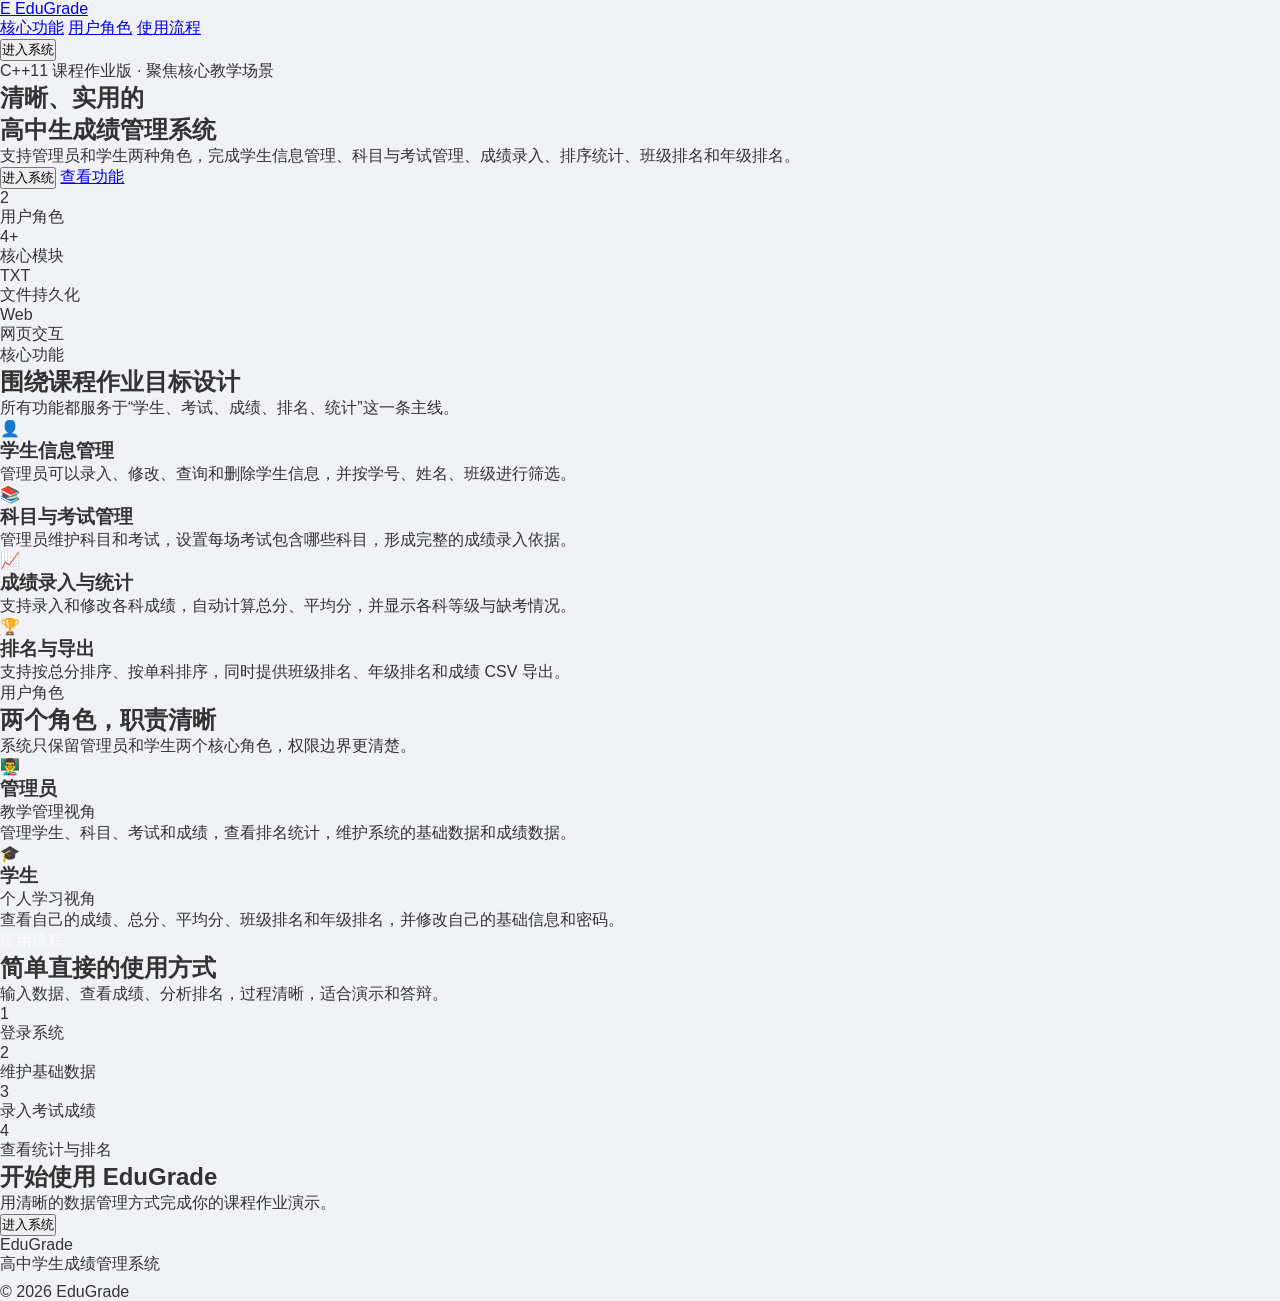
==== commit 27891588: "超级无敌爆刚赛雷霆疯狂简化" ====
--- a/web/index.html
+++ b/web/index.html
@@ -3,26 +3,22 @@
 <head>
   <meta charset="UTF-8">
   <meta name="viewport" content="width=device-width,initial-scale=1">
-  <meta http-equiv="Cache-Control" content="no-cache,no-store,must-revalidate">
-  <meta http-equiv="Pragma" content="no-cache">
-  <meta http-equiv="Expires" content="0">
-  <title>EduGrade - 精准学情分析 · AI赋能的智能成绩管理平台</title>
-  <meta name="description" content="EduGrade 高中学生成绩管理系统 - 不止记录成绩，更深入分析'哪里学不会'和'为什么学不好'，为每位学生定制个性化成长路径">
-  <link rel="stylesheet" href="css/style.css?v=2">
-  <link rel="stylesheet" href="css/home.css?v=2">
+  <title>EduGrade - 高中学生成绩管理系统</title>
+  <link rel="stylesheet" href="css/style.css?v=4">
+  <link rel="stylesheet" href="css/home.css?v=4">
 </head>
 <body class="home-wrapper">
   <nav class="home-nav" id="homeNav">
-    <a href="home.html" class="home-nav-brand">
+    <a href="index.html" class="home-nav-brand">
       <span class="logo-icon">E</span>
       EduGrade
     </a>
     <div class="home-nav-links">
       <a href="#features">核心功能</a>
-      <a href="#data">平台数据</a>
-      <a href="#use-cases">使用场景</a>
+      <a href="#roles">用户角色</a>
+      <a href="#process">使用流程</a>
     </div>
-    <button onclick="window.location.href='login.html'" class="home-nav-cta" style="font-family:inherit;position:relative;z-index:999;cursor:pointer">进入系统</button>
+    <button onclick="window.location.href='login.html'" class="home-nav-cta" style="font-family:inherit;cursor:pointer">进入系统</button>
   </nav>
 
   <section class="hero">
@@ -30,46 +26,25 @@
     <div class="hero-float card1"></div>
     <div class="hero-float card2"></div>
     <div class="hero-float card3"></div>
-    <div class="hero-float card4"></div>
     <span class="hero-dot"></span>
     <span class="hero-dot"></span>
     <span class="hero-dot"></span>
-    <span class="hero-dot"></span>
-
     <div class="hero-content">
-      <div class="hero-badge">v2.0 全新升级 · AI 深度学情分析</div>
-      <h1>精准<span class="highlight">学情分析</span><br>AI赋能的智能成绩管理平台</h1>
-      <p class="hero-subtitle">不止记录成绩，更深入分析"哪里学不会"和"为什么学不好"，为每位学生定制个性化成长路径</p>
+      <div class="hero-badge">C++11 课程作业版 · 聚焦核心教学场景</div>
+      <h1>清晰、实用的<br><span class="highlight">高中生成绩管理系统</span></h1>
+      <p class="hero-subtitle">支持管理员和学生两种角色，完成学生信息管理、科目与考试管理、成绩录入、排序统计、班级排名和年级排名。</p>
       <div class="hero-buttons">
-        <button onclick="window.location.href='login.html'" class="hero-btn-primary" style="font-family:inherit;position:relative;z-index:999;cursor:pointer">
-          <span>进入系统</span>
-          <svg width="16" height="16" viewBox="0 0 16 16" fill="none"><path d="M6 3l5 5-5 5" stroke="currentColor" stroke-width="2" stroke-linecap="round" stroke-linejoin="round"/></svg>
-        </button>
-        <a href="#features" class="hero-btn-secondary">
-          了解更多
-          <svg width="16" height="16" viewBox="0 0 16 16" fill="none"><path d="M8 3v8M5 9l3 3 3-3" stroke="currentColor" stroke-width="2" stroke-linecap="round" stroke-linejoin="round"/></svg>
-        </a>
+        <button onclick="window.location.href='login.html'" class="hero-btn-primary" style="font-family:inherit;cursor:pointer">进入系统</button>
+        <a href="#features" class="hero-btn-secondary">查看功能</a>
       </div>
       <div class="hero-stats">
-        <div class="hero-stat">
-          <div class="hs-num">12+</div>
-          <div class="hs-label">学生</div>
-        </div>
+        <div class="hero-stat"><div class="hs-num">2</div><div class="hs-label">用户角色</div></div>
         <span class="hero-stat-divider"></span>
-        <div class="hero-stat">
-          <div class="hs-num">9</div>
-          <div class="hs-label">科目</div>
-        </div>
+        <div class="hero-stat"><div class="hs-num">4+</div><div class="hs-label">核心模块</div></div>
         <span class="hero-stat-divider"></span>
-        <div class="hero-stat">
-          <div class="hs-num">2</div>
-          <div class="hs-label">考试</div>
-        </div>
+        <div class="hero-stat"><div class="hs-num">TXT</div><div class="hs-label">文件持久化</div></div>
         <span class="hero-stat-divider"></span>
-        <div class="hero-stat">
-          <div class="hs-num">20+</div>
-          <div class="hs-label">错题分析</div>
-        </div>
+        <div class="hero-stat"><div class="hs-num">Web</div><div class="hs-label">网页交互</div></div>
       </div>
     </div>
   </section>
@@ -77,191 +52,97 @@
   <section class="section" id="features">
     <div class="section-header">
       <span class="section-label">核心功能</span>
-      <h2>一站式成绩管理与学情分析</h2>
-      <p>从成绩录入到深度分析，覆盖教学全场景的智能工具链</p>
+      <h2>围绕课程作业目标设计</h2>
+      <p>所有功能都服务于“学生、考试、成绩、排名、统计”这一条主线。</p>
     </div>
     <div class="features-grid">
       <div class="feature-card fi-1">
-        <div class="feature-icon">
-          <svg width="22" height="22" viewBox="0 0 24 24" fill="none" stroke="currentColor" stroke-width="2" stroke-linecap="round" stroke-linejoin="round"><rect x="3" y="3" width="18" height="18" rx="2"/><path d="M8 8h8M8 12h8M8 16h5"/></svg>
-        </div>
-        <h3>智能成绩管理</h3>
-        <p>支持手动录入、CSV批量导入、Excel导出，自动计算排名与成绩等级，灵活配置各科满分与考试类型</p>
+        <div class="feature-icon">&#128100;</div>
+        <h3>学生信息管理</h3>
+        <p>管理员可以录入、修改、查询和删除学生信息，并按学号、姓名、班级进行筛选。</p>
       </div>
       <div class="feature-card fi-2">
-        <div class="feature-icon">
-          <svg width="22" height="22" viewBox="0 0 24 24" fill="none" stroke="currentColor" stroke-width="2" stroke-linecap="round" stroke-linejoin="round"><path d="M12 20V10M18 20V4M6 20v-4"/></svg>
-        </div>
-        <h3>深度学情分析</h3>
-        <p>偏科诊断、能力雷达图、成绩趋势预测，多维度可视化呈现每个学生的学习状态与薄弱环节</p>
+        <div class="feature-icon">&#128218;</div>
+        <h3>科目与考试管理</h3>
+        <p>管理员维护科目和考试，设置每场考试包含哪些科目，形成完整的成绩录入依据。</p>
       </div>
       <div class="feature-card fi-3">
-        <div class="feature-icon">
-          <svg width="22" height="22" viewBox="0 0 24 24" fill="none" stroke="currentColor" stroke-width="2" stroke-linecap="round" stroke-linejoin="round"><circle cx="11" cy="11" r="8"/><path d="M21 21l-4.3-4.3"/></svg>
-        </div>
-        <h3>智能错题本</h3>
-        <p>自动归因分类、知识图谱关联、复习提醒，帮助学生精准定位知识漏洞，高效刷题不再盲目</p>
+        <div class="feature-icon">&#128200;</div>
+        <h3>成绩录入与统计</h3>
+        <p>支持录入和修改各科成绩，自动计算总分、平均分，并显示各科等级与缺考情况。</p>
       </div>
       <div class="feature-card fi-4">
-        <div class="feature-icon">
-          <svg width="22" height="22" viewBox="0 0 24 24" fill="none" stroke="currentColor" stroke-width="2" stroke-linecap="round" stroke-linejoin="round"><path d="M9.66 3.63a9 9 0 1 0 4.68 17.41"/><path d="M12 2v4M4.22 10.96h4M18.36 6.64l-2.83 2.83M20.8 10.96h-4M17.01 18.01l-2.83-2.83"/></svg>
-        </div>
-        <h3>个性化学习建议</h3>
-        <p>基于AI的薄弱点诊断，智能生成针对性提分方案，为每个学生定制最优学习路径</p>
-      </div>
-      <div class="feature-card fi-5">
-        <div class="feature-icon">
-          <svg width="22" height="22" viewBox="0 0 24 24" fill="none" stroke="currentColor" stroke-width="2" stroke-linecap="round" stroke-linejoin="round"><path d="M14 2H6a2 2 0 0 0-2 2v16a2 2 0 0 0 2 2h12a2 2 0 0 0 2-2V8z"/><polyline points="14 2 14 8 20 8"/><path d="M16 13H8M16 17H8M10 9H8"/></svg>
-        </div>
-        <h3>成长档案</h3>
-        <p>历次考试成绩追踪、进步轨迹可视化、自动生成学情报告，完整记录每一位学生的成长历程</p>
-      </div>
-      <div class="feature-card fi-6">
-        <div class="feature-icon">
-          <svg width="22" height="22" viewBox="0 0 24 24" fill="none" stroke="currentColor" stroke-width="2" stroke-linecap="round" stroke-linejoin="round"><path d="M17 21v-2a4 4 0 0 0-4-4H5a4 4 0 0 0-4 4v2"/><circle cx="9" cy="7" r="4"/><path d="M23 21v-2a4 4 0 0 0-3-3.87M16 3.13a4 4 0 0 1 0 7.75"/></svg>
-        </div>
-        <h3>家校协同</h3>
-        <p>家长实时查看孩子成绩与学情分析，教师端可推送学习报告，构建家校共育的沟通桥梁</p>
+        <div class="feature-icon">&#127942;</div>
+        <h3>排名与导出</h3>
+        <p>支持按总分排序、按单科排序，同时提供班级排名、年级排名和成绩 CSV 导出。</p>
       </div>
     </div>
   </section>
 
-  <section class="section data-section" id="data">
+  <section class="section" id="roles">
     <div class="section-header">
-      <span class="section-label" style="color:rgba(255,255,255,.6)">平台数据</span>
-      <h2>用数据见证成长</h2>
-      <p>每一位学生的进步，每一次精准的分析，都在这里被记录</p>
+      <span class="section-label">用户角色</span>
+      <h2>两个角色，职责清晰</h2>
+      <p>系统只保留管理员和学生两个核心角色，权限边界更清楚。</p>
     </div>
-    <div class="data-grid">
-      <div class="data-card">
-        <div class="dc-num" data-count="12">0</div>
-        <div class="dc-label">注册学生数</div>
+    <div class="use-grid">
+      <div class="use-card">
+        <div class="use-avatar ua-teacher">&#128104;&#8205;&#127979;</div>
+        <h3>管理员</h3>
+        <div class="uc-role">教学管理视角</div>
+        <p>管理学生、科目、考试和成绩，查看排名统计，维护系统的基础数据和成绩数据。</p>
       </div>
-      <div class="data-card">
-        <div class="dc-num" data-count="9">0</div>
-        <div class="dc-label">考试科目</div>
-      </div>
-      <div class="data-card">
-        <div class="dc-num" data-count="86">0</div>
-        <div class="dc-label">分析报告</div>
-      </div>
-      <div class="data-card">
-        <div class="dc-num" data-count="124">0</div>
-        <div class="dc-label">错题记录</div>
+      <div class="use-card">
+        <div class="use-avatar ua-student">&#127891;</div>
+        <h3>学生</h3>
+        <div class="uc-role">个人学习视角</div>
+        <p>查看自己的成绩、总分、平均分、班级排名和年级排名，并修改自己的基础信息和密码。</p>
       </div>
     </div>
   </section>
 
-  <section class="section" id="use-cases">
+  <section class="section data-section" id="process">
     <div class="section-header">
-      <span class="section-label">使用场景</span>
-      <h2>为每一个角色而生</h2>
-      <p>无论您是教师、学生还是家长，EduGrade 都为您提供专属视角</p>
+      <span class="section-label" style="color:rgba(255,255,255,.7)">使用流程</span>
+      <h2>简单直接的使用方式</h2>
+      <p>输入数据、查看成绩、分析排名，过程清晰，适合演示和答辩。</p>
     </div>
-    <div class="use-grid">
-      <div class="use-card">
-        <div class="use-avatar ua-teacher">
-          <svg width="24" height="24" viewBox="0 0 24 24" fill="none" stroke="currentColor" stroke-width="2" stroke-linecap="round" stroke-linejoin="round"><path d="M20 21v-2a4 4 0 0 0-4-4H8a4 4 0 0 0-4 4v2"/><circle cx="12" cy="7" r="4"/></svg>
-        </div>
-        <h3>教师</h3>
-        <div class="uc-role">高效教学管理</div>
-        <p>快速录入与管理全班成绩，一键生成排名与等级；通过学情分析精准定位班级共性问题，调整教学策略；自动生成学情报告，让家长会沟通有据可依</p>
-      </div>
-      <div class="use-card">
-        <div class="use-avatar ua-student">
-          <svg width="24" height="24" viewBox="0 0 24 24" fill="none" stroke="currentColor" stroke-width="2" stroke-linecap="round" stroke-linejoin="round"><path d="M22 10v6M2 10l10-5 10 5-10 5z"/><path d="M6 12v5c0 2 3 3 6 3s6-1 6-3v-5"/></svg>
-        </div>
-        <h3>学生</h3>
-        <div class="uc-role">个性化学习伙伴</div>
-        <p>查看各科成绩趋势与排名变化，通过能力雷达图发现薄弱环节；智能错题本自动归类整理，针对性复习提升效率；获得 AI 生成的个性化学习建议与提分方案</p>
-      </div>
-      <div class="use-card">
-        <div class="use-avatar ua-parent">
-          <svg width="24" height="24" viewBox="0 0 24 24" fill="none" stroke="currentColor" stroke-width="2" stroke-linecap="round" stroke-linejoin="round"><path d="M17 21v-2a4 4 0 0 0-4-4H5a4 4 0 0 0-4 4v2"/><circle cx="9" cy="7" r="4"/><path d="M23 21v-2a4 4 0 0 0-3-3.87M16 3.13a4 4 0 0 1 0 7.75"/></svg>
-        </div>
-        <h3>家长</h3>
-        <div class="uc-role">实时学情关注</div>
-        <p>随时查看孩子的考试成绩与班级排名，了解各科学习情况与偏科倾向；接收教师推送的学情报告，科学参与孩子的学习成长过程</p>
-      </div>
+    <div class="data-grid">
+      <div class="data-card"><div class="dc-num">1</div><div class="dc-label">登录系统</div></div>
+      <div class="data-card"><div class="dc-num">2</div><div class="dc-label">维护基础数据</div></div>
+      <div class="data-card"><div class="dc-num">3</div><div class="dc-label">录入考试成绩</div></div>
+      <div class="data-card"><div class="dc-num">4</div><div class="dc-label">查看统计与排名</div></div>
     </div>
   </section>
 
   <section class="cta-section">
     <h2>开始使用 EduGrade</h2>
-    <p>让数据驱动教学，用AI赋能成长</p>
-    <button onclick="window.location.href='login.html'" class="cta-btn" style="font-family:inherit;position:relative;z-index:999;cursor:pointer">
-      进入系统
-      <svg width="16" height="16" viewBox="0 0 16 16" fill="none"><path d="M6 3l5 5-5 5" stroke="currentColor" stroke-width="2" stroke-linecap="round" stroke-linejoin="round"/></svg>
-    </button>
+    <p>用清晰的数据管理方式完成你的课程作业演示。</p>
+    <button onclick="window.location.href='login.html'" class="cta-btn" style="font-family:inherit;cursor:pointer">进入系统</button>
   </section>
 
   <footer class="home-footer">
     <div class="footer-brand">EduGrade</div>
-    <div class="footer-ver">高中学生成绩管理系统 v2.0</div>
-    <div style="margin-top:8px">&copy; 2026 EduGrade. All rights reserved.</div>
+    <div class="footer-ver">高中学生成绩管理系统</div>
+    <div style="margin-top:8px">&copy; 2026 EduGrade</div>
   </footer>
 
   <script>
-  (function() {
-    var nav = document.getElementById('homeNav');
-
-    window.addEventListener('scroll', function() {
-      if (window.scrollY > 20) {
-        nav.classList.add('scrolled');
-      } else {
-        nav.classList.remove('scrolled');
-      }
-    });
-
-    document.querySelectorAll('a[href^="#"]').forEach(function(a) {
-      a.addEventListener('click', function(e) {
-        var target = document.querySelector(this.getAttribute('href'));
-        if (target) {
-          e.preventDefault();
+    (function() {
+      var nav = document.getElementById('homeNav');
+      window.addEventListener('scroll', function() {
+        if (window.scrollY > 20) nav.classList.add('scrolled');
+        else nav.classList.remove('scrolled');
+      });
+      document.querySelectorAll('a[href^="#"]').forEach(function(link) {
+        link.addEventListener('click', function(event) {
+          var target = document.querySelector(this.getAttribute('href'));
+          if (!target) return;
+          event.preventDefault();
           target.scrollIntoView({ behavior: 'smooth' });
-        }
+        });
       });
-    });
-
-    var observer = new IntersectionObserver(function(entries) {
-      entries.forEach(function(entry) {
-        if (entry.isIntersecting) {
-          entry.target.classList.add('visible');
-        }
-      });
-    }, { threshold: 0.15 });
-
-    document.querySelectorAll('.feature-card, .use-card').forEach(function(el) {
-      observer.observe(el);
-    });
-
-    var dataObs = new IntersectionObserver(function(entries) {
-      entries.forEach(function(entry) {
-        if (entry.isIntersecting) {
-          var nums = entry.target.querySelectorAll('.dc-num');
-          nums.forEach(function(numEl) {
-            var target = parseInt(numEl.getAttribute('data-count'), 10);
-            var current = 0;
-            var step = Math.ceil(target / 40);
-            var interval = setInterval(function() {
-              current += step;
-              if (current >= target) {
-                current = target;
-                clearInterval(interval);
-              }
-              numEl.textContent = current;
-            }, 25);
-          });
-          dataObs.unobserve(entry.target);
-        }
-      });
-    }, { threshold: 0.4 });
-
-    var dataSection = document.querySelector('.data-grid');
-    if (dataSection) {
-      dataObs.observe(dataSection);
-    }
-  })();
+    })();
   </script>
 </body>
 </html>
--- a/web/css/style.css
+++ b/web/css/style.css
@@ -1,223 +1,357 @@
-:root{
-  --bg:#fafbfc;--card:#fff;--text:#1a1f36;--text2:#5f6b7a;--text3:#9ca3af;
-  --primary:#4f46e5;--primary-hover:#4338ca;--primary-light:#eef2ff;--primary-glow:rgba(79,70,229,.12);
-  --success:#059669;--success-light:#ecfdf5;--warning:#d97706;--warning-light:#fffbeb;
-  --danger:#dc2626;--danger-light:#fef2f2;--info:#2563eb;--info-light:#eff6ff;
-  --border:#e9ebf0;--border-light:#f3f4f6;
-  --shadow-sm:0 1px 2px rgba(0,0,0,.04);--shadow:0 1px 3px rgba(0,0,0,.06),0 1px 2px rgba(0,0,0,.04);
-  --shadow-md:0 4px 6px rgba(0,0,0,.04),0 2px 4px rgba(0,0,0,.04);
-  --shadow-lg:0 10px 15px rgba(0,0,0,.05),0 4px 6px rgba(0,0,0,.04);
-  --shadow-xl:0 20px 40px rgba(0,0,0,.08);
-  --radius:10px;--radius-sm:7px;--radius-lg:14px;--radius-xl:20px;
-  --sidebar-bg:#111827;--sidebar-hover:#1f2937;--sidebar-text:#9ca3af;--sidebar-active:#e5e7eb;
-  --sidebar-accent:#6366f1;
-  --font:system-ui,-apple-system,'Segoe UI',Roboto,'Helvetica Neue','Noto Sans','PingFang SC','Microsoft YaHei',sans-serif;
-  --font-mono:'JetBrains Mono','Fira Code','Cascadia Code',monospace;
-  --ease: cubic-bezier(.4,0,.2,1);--ease-out: cubic-bezier(0,0,.2,1);--ease-in: cubic-bezier(.4,0,1,1);
-  --transition:200ms var(--ease);
-}
-[data-theme=dark]{
-  --bg:#0f1119;--card:#1a1d2e;--text:#e5e7eb;--text2:#9ca3af;--text3:#6b7280;
-  --border:#2d3148;--border-light:#23273a;
-  --shadow-sm:0 1px 2px rgba(0,0,0,.2);--shadow:0 1px 3px rgba(0,0,0,.3);
-  --shadow-md:0 4px 6px rgba(0,0,0,.25);--shadow-lg:0 10px 15px rgba(0,0,0,.3);
-  --shadow-xl:0 20px 40px rgba(0,0,0,.4);
-  --sidebar-bg:#0a0c14;--sidebar-hover:#16192b;--sidebar-text:#6b7280;--sidebar-active:#d1d5db;
-  --primary-light:rgba(99,102,241,.08);--success-light:rgba(5,150,105,.08);
-  --warning-light:rgba(217,119,6,.08);--danger-light:rgba(220,38,38,.08);--info-light:rgba(37,99,235,.08);
-}
-
-*,::before,::after{box-sizing:border-box;margin:0;padding:0}
-html{scroll-behavior:smooth;-webkit-text-size-adjust:100%}
-body{font-family:var(--font);font-size:14px;line-height:1.6;color:var(--text);background:var(--bg);-webkit-font-smoothing:antialiased;-moz-osx-font-smoothing:grayscale;min-height:100vh}
-a{color:var(--primary);text-decoration:none;transition:color var(--transition)}
-a:hover{color:var(--primary-hover)}
-button{cursor:pointer;border:none;outline:none;font-family:var(--font);font-size:14px;transition:all var(--transition);position:relative}
-button:focus-visible{box-shadow:0 0 0 3px var(--primary-glow)}
-input,select,textarea{font-family:var(--font);font-size:14px;color:var(--text);background:var(--card);border:1px solid var(--border);border-radius:var(--radius-sm);padding:9px 13px;outline:none;transition:all var(--transition);width:100%}
-input:hover,select:hover{border-color:#c4c8d0}
-input:focus,select:focus,textarea:focus{border-color:var(--primary);box-shadow:0 0 0 3px var(--primary-glow)}
-input::placeholder,textarea::placeholder{color:var(--text3)}
-select{appearance:none;background-image:url("data:image/svg+xml,%3Csvg width='10' height='6' viewBox='0 0 10 6' xmlns='http://www.w3.org/2000/svg'%3E%3Cpath d='M1 1l4 4 4-4' fill='none' stroke='%239ca3af' stroke-width='1.5' stroke-linecap='round' stroke-linejoin='round'/%3E%3C/svg%3E");background-repeat:no-repeat;background-position:right 12px center;padding-right:32px}
-table{width:100%;border-collapse:collapse;font-size:13px}
-th{font-size:11px;font-weight:600;text-transform:uppercase;letter-spacing:.04em;color:var(--text2);padding:10px 14px;text-align:left;border-bottom:2px solid var(--border);background:var(--bg);white-space:nowrap;position:sticky;top:0;z-index:1}
-td{padding:11px 14px;border-bottom:1px solid var(--border-light);vertical-align:middle}
-tbody tr{transition:background var(--transition)}tbody tr:hover{background:var(--primary-light)}
-
-.btn{display:inline-flex;align-items:center;justify-content:center;gap:6px;padding:8px 18px;border-radius:var(--radius-sm);font-weight:500;font-size:13px;line-height:1.5;white-space:nowrap;transition:all var(--transition);position:relative;overflow:hidden}
-.btn::after{content:'';position:absolute;inset:0;background:transparent;transition:background var(--transition)}
-.btn:hover{transform:translateY(-1px)}.btn:active{transform:translateY(0)}
-.btn:active::after{background:rgba(0,0,0,.06)}
-.btn-primary{background:var(--primary);color:#fff;box-shadow:0 1px 2px rgba(79,70,229,.3)}.btn-primary:hover{background:var(--primary-hover);box-shadow:0 4px 12px rgba(79,70,229,.35)}.btn-primary:active{background:#3730a3}
-.btn-success{background:var(--success);color:#fff}.btn-success:hover{opacity:.9}
-.btn-warning{background:var(--warning);color:#fff}.btn-warning:hover{opacity:.9}
-.btn-danger{background:var(--danger);color:#fff}.btn-danger:hover{opacity:.9}
-.btn-outline{background:transparent;border:1px solid var(--border);color:var(--text)}.btn-outline:hover{border-color:var(--primary);color:var(--primary);background:var(--primary-light)}
-.btn-ghost{background:transparent;color:var(--text2)}.btn-ghost:hover{background:var(--border-light);color:var(--text)}
-.btn-sm{padding:5px 12px;font-size:12px;border-radius:6px}
-.btn-lg{padding:11px 24px;font-size:15px;border-radius:var(--radius)}
-.btn-icon{width:36px;height:36px;padding:0;border-radius:50%;display:inline-flex;align-items:center;justify-content:center;font-size:16px}
-
-.card{background:var(--card);border:1px solid var(--border);border-radius:var(--radius-lg);box-shadow:var(--shadow-sm);transition:box-shadow var(--transition),border-color var(--transition);overflow:hidden}
-.card:hover{border-color:#d1d5db}[data-theme=dark] .card:hover{border-color:var(--border)}
-.card-header{display:flex;align-items:center;justify-content:space-between;padding:18px 22px;border-bottom:1px solid var(--border-light)}
-.card-body{padding:22px}.card-title{font-size:15px;font-weight:600;color:var(--text)}
-
-.badge{display:inline-flex;align-items:center;gap:4px;padding:3px 10px;border-radius:20px;font-size:11px;font-weight:600;letter-spacing:.01em;white-space:nowrap}
-.badge::before{content:'';width:6px;height:6px;border-radius:50%}
-.badge-success{background:var(--success-light);color:#065f46}.badge-success::before{background:var(--success)}[data-theme=dark] .badge-success{color:#34d399}
-.badge-warning{background:var(--warning-light);color:#92400e}.badge-warning::before{background:var(--warning)}[data-theme=dark] .badge-warning{color:#fbbf24}
-.badge-danger{background:var(--danger-light);color:#991b1b}.badge-danger::before{background:var(--danger)}[data-theme=dark] .badge-danger{color:#f87171}
-.badge-info{background:var(--info-light);color:#1e40af}.badge-info::before{background:var(--info)}[data-theme=dark] .badge-info{color:#60a5fa}
-.badge-neutral{background:var(--border-light);color:var(--text2)}.badge-neutral::before{background:var(--text3)}
-
-.alert{padding:12px 16px;border-radius:var(--radius);font-size:13px;display:flex;align-items:flex-start;gap:10px;line-height:1.5;animation:slideDown .3s var(--ease-out)}
-.alert::before{font-size:16px;flex-shrink:0;margin-top:1px}
-.alert-success{background:var(--success-light);color:#065f46;border:1px solid rgba(5,150,105,.15)}.alert-success::before{content:'\2713'}[data-theme=dark] .alert-success{color:#34d399}
-.alert-error{background:var(--danger-light);color:#991b1b;border:1px solid rgba(220,38,38,.15)}.alert-error::before{content:'\2717'}[data-theme=dark] .alert-error{color:#f87171}
-.alert-info{background:var(--info-light);color:#1e40af;border:1px solid rgba(37,99,235,.15)}.alert-info::before{content:'\2139'}[data-theme=dark] .alert-info{color:#60a5fa}
-.alert-warning{background:var(--warning-light);color:#92400e;border:1px solid rgba(217,119,6,.15)}.alert-warning::before{content:'\26A0'}
-
-.modal-overlay{position:fixed;inset:0;background:rgba(15,17,25,.5);backdrop-filter:blur(4px);display:none;align-items:center;justify-content:center;z-index:1000;animation:fadeIn .2s var(--ease-out);padding:24px}
-.modal-overlay.open{display:flex}
-.modal{background:var(--card);border:1px solid var(--border);border-radius:var(--radius-xl);width:480px;max-width:100%;max-height:85vh;overflow-y:auto;box-shadow:var(--shadow-xl);animation:modalIn .3s var(--ease-out)}
-.modal-lg{width:640px}.modal-sm{width:380px}
-.modal-header{display:flex;align-items:center;justify-content:space-between;padding:20px 24px 0}
-.modal-header h3{font-size:17px;font-weight:600}
-.modal-close{width:32px;height:32px;border-radius:50%;display:flex;align-items:center;justify-content:center;background:transparent;color:var(--text3);font-size:18px;transition:all var(--transition)}
-.modal-close:hover{background:var(--border-light);color:var(--text)}
-.modal-body{padding:20px 24px}
-.modal-footer{display:flex;gap:10px;justify-content:flex-end;padding:0 24px 20px}
-
-.login-page{min-height:100vh;display:flex;align-items:center;justify-content:center;background:var(--sidebar-bg);position:relative;overflow:hidden}
-.login-page::before{content:'';position:absolute;inset:0;background:radial-gradient(ellipse 80% 50% at 50% -20%,rgba(99,102,241,.15),transparent)}
-.login-page::after{content:'';position:absolute;width:600px;height:600px;border-radius:50%;background:radial-gradient(circle,rgba(99,102,241,.06),transparent 70%);top:-200px;right:-150px}
-.login-card{background:var(--card);border:1px solid var(--border);border-radius:var(--radius-xl);padding:44px;width:400px;max-width:90vw;box-shadow:var(--shadow-xl);position:relative;z-index:1;animation:modalIn .5s var(--ease-out)}
-.login-logo{width:48px;height:48px;border-radius:14px;background:linear-gradient(135deg,var(--primary),#818cf8);display:inline-flex;align-items:center;justify-content:center;font-size:22px;font-weight:700;color:#fff;margin-bottom:20px;box-shadow:0 8px 20px rgba(79,70,229,.3)}
-.login-card h1{font-size:26px;font-weight:700;color:var(--text);margin-bottom:4px;letter-spacing:-.3px}
-.login-card .sub{color:var(--text2);font-size:13px;margin-bottom:32px}
-.login-card .field{margin-bottom:16px}.login-card .field label{display:block;margin-bottom:5px;font-size:12px;font-weight:600;color:var(--text2);text-transform:uppercase;letter-spacing:.04em}
-.login-card .field input{height:44px;font-size:15px}
-.login-card .btn-login{width:100%;height:46px;border-radius:var(--radius);background:var(--primary);color:#fff;font-size:15px;font-weight:600;border:none;margin-top:6px;letter-spacing:.5px;transition:all var(--transition)}
-.login-card .btn-login:hover{background:var(--primary-hover);transform:translateY(-1px);box-shadow:0 8px 20px rgba(79,70,229,.35)}
-.login-card .btn-login:disabled{opacity:.5;transform:none}
-.login-error{color:var(--danger);font-size:12px;margin-top:10px;min-height:18px;text-align:center}
-.login-divider{display:flex;align-items:center;gap:12px;margin:24px 0 16px;color:var(--text3);font-size:11px;text-transform:uppercase;letter-spacing:.05em}
-.login-divider::before,.login-divider::after{content:'';flex:1;height:1px;background:var(--border)}
-.quick-logins{display:grid;grid-template-columns:1fr 1fr;gap:8px}
-.quick-logins button{padding:10px;border-radius:var(--radius-sm);font-size:12px;font-weight:500;background:var(--bg);border:1px solid var(--border);color:var(--text2);transition:all var(--transition)}
-.quick-logins button:hover{border-color:var(--primary);color:var(--primary);background:var(--primary-light);transform:translateY(-1px)}
-.quick-logins .role-dot{display:block;font-size:10px;color:var(--text3);font-weight:400}
-
-.app{display:flex;min-height:100vh}
-.sidebar{width:248px;background:var(--sidebar-bg);display:flex;flex-direction:column;position:fixed;top:0;left:0;bottom:0;z-index:100;overflow-y:auto;border-right:1px solid rgba(255,255,255,.06);scrollbar-width:thin;scrollbar-color:var(--sidebar-hover) transparent}
-.sidebar::-webkit-scrollbar{width:4px}.sidebar::-webkit-scrollbar-track{background:transparent}.sidebar::-webkit-scrollbar-thumb{background:var(--sidebar-hover);border-radius:4px}
-.sidebar-brand{padding:22px 20px 18px;border-bottom:1px solid rgba(255,255,255,.06)}
-.sidebar-brand h2{color:#fff;font-size:18px;font-weight:700;letter-spacing:-.2px}
-.sidebar-brand h2 span{color:var(--sidebar-accent)}
-.sidebar-brand .ver{font-size:11px;color:var(--sidebar-text);margin-top:2px}
-.sidebar-nav{flex:1;padding:12px 0}
-.sidebar-nav .nav-group{padding:8px 20px 4px;font-size:10px;font-weight:700;color:var(--sidebar-accent);text-transform:uppercase;letter-spacing:.08em;opacity:.7}
-.sidebar-nav a{display:flex;align-items:center;gap:10px;padding:9px 20px;color:var(--sidebar-text);font-size:13px;font-weight:450;transition:all var(--transition);border-left:2px solid transparent;margin:1px 0;border-radius:0 6px 6px 0}
-.sidebar-nav a:hover{color:var(--sidebar-active);background:var(--sidebar-hover)}
-.sidebar-nav a.active{color:#fff;background:var(--sidebar-hover);border-left-color:var(--sidebar-accent);font-weight:500}
-.sidebar-nav a .nv{font-size:15px;width:22px;text-align:center;opacity:.7;flex-shrink:0}
-.sidebar-footer{padding:16px 20px;border-top:1px solid rgba(255,255,255,.06);display:flex;align-items:center;gap:10px}
-.sidebar-footer .av{width:32px;height:32px;border-radius:10px;background:linear-gradient(135deg,var(--sidebar-accent),#818cf8);display:flex;align-items:center;justify-content:center;color:#fff;font-weight:600;font-size:13px;flex-shrink:0}
-.sidebar-footer .ui{flex:1;overflow:hidden}
-.sidebar-footer .un{color:#fff;font-size:13px;font-weight:500;white-space:nowrap;overflow:hidden;text-overflow:ellipsis}
-.sidebar-footer .ur{font-size:11px;color:var(--sidebar-text)}
-
-.main{flex:1;margin-left:248px;min-height:100vh}
-.topbar{display:flex;align-items:center;justify-content:space-between;padding:20px 28px;background:var(--card);border-bottom:1px solid var(--border);position:sticky;top:0;z-index:50;backdrop-filter:blur(8px)}
-[data-theme=dark] .topbar{background:rgba(26,29,46,.9)}
-.topbar h2{font-size:20px;font-weight:600;letter-spacing:-.2px}
-.topbar-actions{display:flex;align-items:center;gap:8px}
-.content{padding:24px 28px 40px}
-
-.stats-grid{display:grid;grid-template-columns:repeat(auto-fill,minmax(200px,1fr));gap:14px;margin-bottom:24px}
-.stat-card{background:var(--card);border:1px solid var(--border);border-radius:var(--radius-lg);padding:18px 20px;display:flex;align-items:center;gap:14px;transition:all var(--transition);cursor:default}
-.stat-card:hover{border-color:#d1d5db;box-shadow:var(--shadow-md);transform:translateY(-2px)}[data-theme=dark] .stat-card:hover{border-color:var(--border)}
-.stat-card .si{width:42px;height:42px;border-radius:11px;display:flex;align-items:center;justify-content:center;font-size:18px;flex-shrink:0}
-.stat-card:nth-child(1) .si{background:var(--primary-light);color:var(--primary)}
-.stat-card:nth-child(2) .si{background:var(--success-light);color:var(--success)}
-.stat-card:nth-child(3) .si{background:var(--warning-light);color:var(--warning)}
-.stat-card:nth-child(4) .si{background:var(--info-light);color:var(--info)}
-.stat-card:nth-child(5) .si{background:var(--danger-light);color:var(--danger)}
-.stat-info h3{font-size:24px;font-weight:700;line-height:1.2;letter-spacing:-.3px}
-.stat-info p{font-size:11px;color:var(--text2);text-transform:uppercase;letter-spacing:.03em;margin-top:1px}
-
-.table-wrap{border:1px solid var(--border);border-radius:var(--radius-lg);overflow:hidden;background:var(--card)}
-.table-wrap table{margin:0} .table-wrap thead th{border-bottom-width:1px}
-.table-controls{display:flex;gap:10px;margin-bottom:16px;flex-wrap:wrap;align-items:center}
-.table-controls .spacer{flex:1}
-.table-controls input{width:200px}.table-controls select{width:160px}
-
-.pagination{display:flex;gap:4px;justify-content:center;margin-top:16px}
-.pagination button{min-width:34px;height:34px;padding:0 10px;border-radius:var(--radius-sm);border:1px solid var(--border);background:var(--card);color:var(--text);font-size:13px;transition:all var(--transition)}
-.pagination button:hover:not(:disabled){border-color:var(--primary);color:var(--primary)}
-.pagination button.active{background:var(--primary);color:#fff;border-color:var(--primary)}
-.pagination button:disabled{opacity:.3;cursor:not-allowed}
-.pagination span{padding:0 4px;color:var(--text3);display:flex;align-items:center}
-
-.chart-row{display:grid;grid-template-columns:1fr 1fr;gap:16px}
-.chart-row.single{grid-template-columns:1fr}
-.chart-box{background:var(--card);border:1px solid var(--border);border-radius:var(--radius-lg);padding:20px;min-height:300px;position:relative}
-.chart-box canvas{max-height:320px}
-
-.page-section{display:none}.page-section.active{display:block;animation:fadeInUp .35s var(--ease-out)}
-
-.tabs{display:flex;gap:0;border-bottom:2px solid var(--border);margin-bottom:20px}
-.tab{padding:10px 18px;cursor:pointer;font-size:13px;font-weight:500;color:var(--text2);border-bottom:2px solid transparent;margin-bottom:-2px;transition:all var(--transition)}
-.tab:hover{color:var(--text)}.tab.active{color:var(--primary);border-bottom-color:var(--primary)}
-
-.form-row{display:grid;grid-template-columns:1fr 1fr;gap:14px}.form-row.col-1{grid-template-columns:1fr}
-.form-group{margin-bottom:14px}.form-group label{display:block;margin-bottom:5px;font-size:12px;font-weight:600;color:var(--text2);text-transform:uppercase;letter-spacing:.03em}
-
-.grade-table td input{width:72px;padding:6px 8px;text-align:center;font-size:13px}
-.grade-table td{vertical-align:middle}
-.filter-row{display:flex;gap:10px;align-items:center;flex-wrap:wrap;margin-bottom:16px}
-.filter-row select{width:auto;min-width:150px}
-.exam-select-row{display:flex;gap:10px;align-items:center;flex-wrap:wrap;margin-bottom:16px}
-.exam-select-row select{width:auto;min-width:200px}
-.csv-area{width:100%;min-height:180px;font-family:var(--font-mono);font-size:12px;resize:vertical;border-radius:var(--radius-sm);padding:12px}
-.subject-check{display:flex;align-items:center;gap:16px;padding:8px 0;border-bottom:1px solid var(--border-light)}
-.subject-check input[type=number]{width:80px}
-.info-row{display:flex;gap:20px;flex-wrap:wrap;margin-bottom:16px}
-.info-row>div{font-size:13px;color:var(--text2)}.info-row>div b{color:var(--text)}
-
-.suggest-card{background:var(--card);border:1px solid var(--border);border-radius:var(--radius-lg);padding:18px;display:flex;align-items:flex-start;gap:14px;transition:all var(--transition)}
-.suggest-card:hover{border-color:#d1d5db;box-shadow:var(--shadow-md)}
-.suggest-card .srank{width:34px;height:34px;border-radius:10px;display:flex;align-items:center;justify-content:center;font-weight:700;font-size:16px;flex-shrink:0}
-.suggest-card:nth-child(1) .srank{background:var(--danger-light);color:var(--danger)}
-.suggest-card:nth-child(2) .srank{background:var(--warning-light);color:var(--warning)}
-.suggest-card:nth-child(3) .srank{background:var(--primary-light);color:var(--primary)}
-.suggest-info{flex:1}.suggest-info .ssub{font-weight:600;font-size:14px}.suggest-info .sdesc{font-size:12px;color:var(--text2);margin-top:4px;line-height:1.5}
-
-.error-stats-grid{display:grid;grid-template-columns:1fr 1fr;gap:16px;margin-bottom:20px}
-.report-container{background:var(--card);border:1px solid var(--border);border-radius:var(--radius-lg);padding:32px}
-.report-container .report-header{text-align:center;padding-bottom:24px;border-bottom:2px solid var(--primary);margin-bottom:24px}
-.report-container .report-header h2{font-size:22px;color:var(--primary);font-weight:700}
-.report-container .report-meta{display:grid;grid-template-columns:repeat(auto-fill,minmax(160px,1fr));gap:10px;margin-bottom:20px}
-.report-container .report-meta div{font-size:13px;color:var(--text2)}.report-container .report-meta div b{color:var(--text)}
-.report-container .report-section{margin-bottom:24px}
-.report-container .report-section h4{font-size:14px;font-weight:600;margin-bottom:12px;color:var(--text2);text-transform:uppercase;letter-spacing:.5px;border-bottom:1px solid var(--border);padding-bottom:8px}
-
-.s-a{color:var(--success);font-weight:700}.s-b{color:var(--primary);font-weight:600}.s-c{color:var(--warning)}.s-d{color:var(--danger)}
-
-.loading{display:flex;align-items:center;justify-content:center;padding:48px;color:var(--text2);gap:10px}
-.loading .spinner{width:24px;height:24px;border:2.5px solid var(--border);border-top-color:var(--primary);border-radius:50%;animation:spin .6s linear infinite}
-.empty{text-align:center;padding:60px 24px;color:var(--text3)}.empty .ei{font-size:40px;margin-bottom:12px;opacity:.4}.empty p{font-size:13px}
-
-.mt-8{margin-top:8px}.mt-16{margin-top:16px}.mb-16{margin-bottom:16px}.gap-8{gap:8px}.gap-16{gap:16px}
-.flex{display:flex}.flex-wrap{flex-wrap:wrap}.items-center{align-items:center}.justify-between{justify-content:space-between}.justify-center{justify-content:center}
-.text-center{text-align:center}.text-right{text-align:right}.w-full{width:100%}.flex-1{flex:1}
-
-.no-print{}@media print{.no-print{display:none!important}.sidebar{display:none!important}.main{margin-left:0!important}.topbar{position:static!important}.content{padding:0!important}.card{border:1px solid #ddd;box-shadow:none!important}.report-container{box-shadow:none;border:1px solid #ddd}}
-@media(max-width:768px){.sidebar{transform:translateX(-100%);transition:transform .3s var(--ease)}.sidebar.open{transform:translateX(0)}.main{margin-left:0}.topbar{padding:14px 16px}.content{padding:16px}.stats-grid{grid-template-columns:1fr 1fr}.chart-row{grid-template-columns:1fr}.login-card{padding:32px 24px}.modal{width:95vw;border-radius:var(--radius-lg)}}
-
-@keyframes fadeIn{from{opacity:0}to{opacity:1}}
-@keyframes fadeInUp{from{opacity:0;transform:translateY(8px)}to{opacity:1;transform:translateY(0)}}
-@keyframes modalIn{from{opacity:0;transform:translateY(16px) scale(.97)}to{opacity:1;transform:translateY(0) scale(1)}}
-@keyframes slideDown{from{opacity:0;transform:translateY(-6px)}to{opacity:1;transform:translateY(0)}}
-@keyframes spin{to{transform:rotate(360deg)}}
+/* ====== 全局样式 ====== */
+* { margin: 0; padding: 0; box-sizing: border-box; }
+
+body {
+    font-family: "Microsoft YaHei", "PingFang SC", sans-serif;
+    background: #f0f2f5;
+    color: #333;
+    min-height: 100vh;
+}
+
+/* ====== 登录页 ====== */
+.login-container {
+    max-width: 400px;
+    margin: 80px auto;
+    padding: 40px;
+    background: white;
+    border-radius: 12px;
+    box-shadow: 0 4px 20px rgba(0,0,0,0.1);
+}
+
+.login-container h1 {
+    text-align: center;
+    color: #1a73e8;
+    margin-bottom: 8px;
+    font-size: 28px;
+}
+
+.subtitle {
+    text-align: center;
+    color: #999;
+    margin-bottom: 32px;
+    font-size: 14px;
+}
+
+.form-group {
+    margin-bottom: 20px;
+}
+
+.form-group label {
+    display: block;
+    margin-bottom: 6px;
+    font-weight: bold;
+    font-size: 14px;
+    color: #555;
+}
+
+.form-group input,
+.form-group select {
+    width: 100%;
+    padding: 10px 14px;
+    border: 1px solid #ddd;
+    border-radius: 6px;
+    font-size: 14px;
+    transition: border-color 0.3s;
+}
+
+.form-group input:focus,
+.form-group select:focus {
+    outline: none;
+    border-color: #1a73e8;
+}
+
+.btn-primary {
+    width: 100%;
+    padding: 12px;
+    background: #1a73e8;
+    color: white;
+    border: none;
+    border-radius: 6px;
+    font-size: 16px;
+    cursor: pointer;
+    transition: background 0.3s;
+}
+
+.btn-primary:hover { background: #1557b0; }
+
+.error-msg {
+    background: #fde8e8;
+    color: #c62828;
+    padding: 10px;
+    border-radius: 6px;
+    margin-bottom: 16px;
+    font-size: 13px;
+}
+
+.hint {
+    margin-top: 24px;
+    padding: 16px;
+    background: #f8f9fa;
+    border-radius: 6px;
+    font-size: 12px;
+    color: #888;
+    line-height: 1.8;
+}
+
+/* ====== 主布局（管理页 & 学生页） ====== */
+.header {
+    background: #1a73e8;
+    color: white;
+    padding: 16px 32px;
+    display: flex;
+    justify-content: space-between;
+    align-items: center;
+}
+
+.header h2 { font-size: 20px; }
+
+.header-right {
+    display: flex;
+    align-items: center;
+    gap: 16px;
+    font-size: 14px;
+}
+
+.header-right button {
+    padding: 6px 16px;
+    background: rgba(255,255,255,0.2);
+    color: white;
+    border: 1px solid rgba(255,255,255,0.3);
+    border-radius: 4px;
+    cursor: pointer;
+    font-size: 13px;
+}
+
+.header-right button:hover { background: rgba(255,255,255,0.3); }
+
+/* ====== 标签导航 ====== */
+.tabs {
+    display: flex;
+    background: white;
+    border-bottom: 2px solid #e0e0e0;
+    padding: 0 24px;
+}
+
+.tab {
+    padding: 14px 24px;
+    cursor: pointer;
+    font-size: 14px;
+    color: #666;
+    border-bottom: 2px solid transparent;
+    margin-bottom: -2px;
+    transition: all 0.3s;
+}
+
+.tab:hover { color: #1a73e8; }
+
+.tab.active {
+    color: #1a73e8;
+    border-bottom-color: #1a73e8;
+    font-weight: bold;
+}
+
+/* ====== 内容区 ====== */
+.content {
+    padding: 24px;
+    max-width: 1200px;
+    margin: 0 auto;
+}
+
+.tab-content { display: none; }
+
+.tab-content.active { display: block; }
+
+/* ====== 工具栏 ====== */
+.toolbar {
+    display: flex;
+    justify-content: space-between;
+    align-items: center;
+    margin-bottom: 16px;
+    gap: 12px;
+}
+
+.toolbar input, .toolbar select {
+    padding: 8px 12px;
+    border: 1px solid #ddd;
+    border-radius: 4px;
+    font-size: 13px;
+}
+
+.toolbar button {
+    padding: 8px 16px;
+    background: #1a73e8;
+    color: white;
+    border: none;
+    border-radius: 4px;
+    cursor: pointer;
+    font-size: 13px;
+}
+
+.toolbar button:hover { background: #1557b0; }
+
+.btn-danger {
+    background: #e53935 !important;
+}
+
+.btn-danger:hover { background: #c62828 !important; }
+
+.btn-success {
+    background: #43a047 !important;
+}
+
+.btn-success:hover { background: #2e7d32 !important; }
+
+/* ====== 表格 ====== */
+table {
+    width: 100%;
+    border-collapse: collapse;
+    background: white;
+    border-radius: 8px;
+    overflow: hidden;
+    box-shadow: 0 1px 3px rgba(0,0,0,0.1);
+    font-size: 13px;
+}
+
+thead {
+    background: #f5f5f5;
+}
+
+th {
+    padding: 12px 16px;
+    text-align: left;
+    font-weight: bold;
+    color: #555;
+    border-bottom: 2px solid #e0e0e0;
+}
+
+td {
+    padding: 10px 16px;
+    border-bottom: 1px solid #eee;
+}
+
+tr:hover { background: #f8f9ff; }
+
+/* ====== 模态框（弹窗表单） ====== */
+.modal {
+    display: none;
+    position: fixed;
+    top: 0; left: 0; right: 0; bottom: 0;
+    background: rgba(0,0,0,0.5);
+    z-index: 1000;
+    justify-content: center;
+    align-items: center;
+}
+
+.modal.show { display: flex; }
+
+.modal-content {
+    background: white;
+    border-radius: 12px;
+    padding: 32px;
+    width: 480px;
+    max-height: 80vh;
+    overflow-y: auto;
+}
+
+.modal-content h3 {
+    margin-bottom: 20px;
+    color: #333;
+}
+
+.modal-buttons {
+    display: flex;
+    justify-content: flex-end;
+    gap: 12px;
+    margin-top: 20px;
+}
+
+.modal-buttons button {
+    padding: 8px 20px;
+    border-radius: 4px;
+    border: 1px solid #ddd;
+    cursor: pointer;
+    font-size: 13px;
+}
+
+/* ====== 统计卡片 ====== */
+.stats-cards {
+    display: grid;
+    grid-template-columns: repeat(auto-fit, minmax(200px, 1fr));
+    gap: 16px;
+    margin-bottom: 24px;
+}
+
+.stat-card {
+    background: white;
+    padding: 20px;
+    border-radius: 8px;
+    box-shadow: 0 1px 3px rgba(0,0,0,0.1);
+    text-align: center;
+}
+
+.stat-card .value {
+    font-size: 32px;
+    font-weight: bold;
+    color: #1a73e8;
+}
+
+.stat-card .label {
+    font-size: 13px;
+    color: #999;
+    margin-top: 4px;
+}
+
+/* ====== 学生页信息区 ====== */
+.info-box {
+    background: white;
+    padding: 24px;
+    border-radius: 8px;
+    box-shadow: 0 1px 3px rgba(0,0,0,0.1);
+    margin-bottom: 24px;
+    display: flex;
+    gap: 40px;
+    flex-wrap: wrap;
+}
+
+.info-item {
+    font-size: 14px;
+}
+
+.info-item strong {
+    color: #555;
+    margin-right: 8px;
+}
+
+/* ====== 响应式 ====== */
+@media (max-width: 768px) {
+    .content { padding: 12px; }
+    .header { padding: 12px 16px; }
+    .tabs { overflow-x: auto; }
+    .tab { padding: 10px 14px; white-space: nowrap; }
+    .toolbar { flex-direction: column; }
+}
+
+/* ====== 分页 ====== */
+.pagination {
+    display: flex;
+    justify-content: center;
+    align-items: center;
+    gap: 8px;
+    margin-top: 16px;
+    font-size: 13px;
+}
+
+.pagination button {
+    padding: 6px 12px;
+    border: 1px solid #ddd;
+    border-radius: 4px;
+    background: white;
+    cursor: pointer;
+}
+
+.pagination button:hover { background: #f0f0f0; }
+
+.pagination button:disabled {
+    opacity: 0.5;
+    cursor: not-allowed;
+}
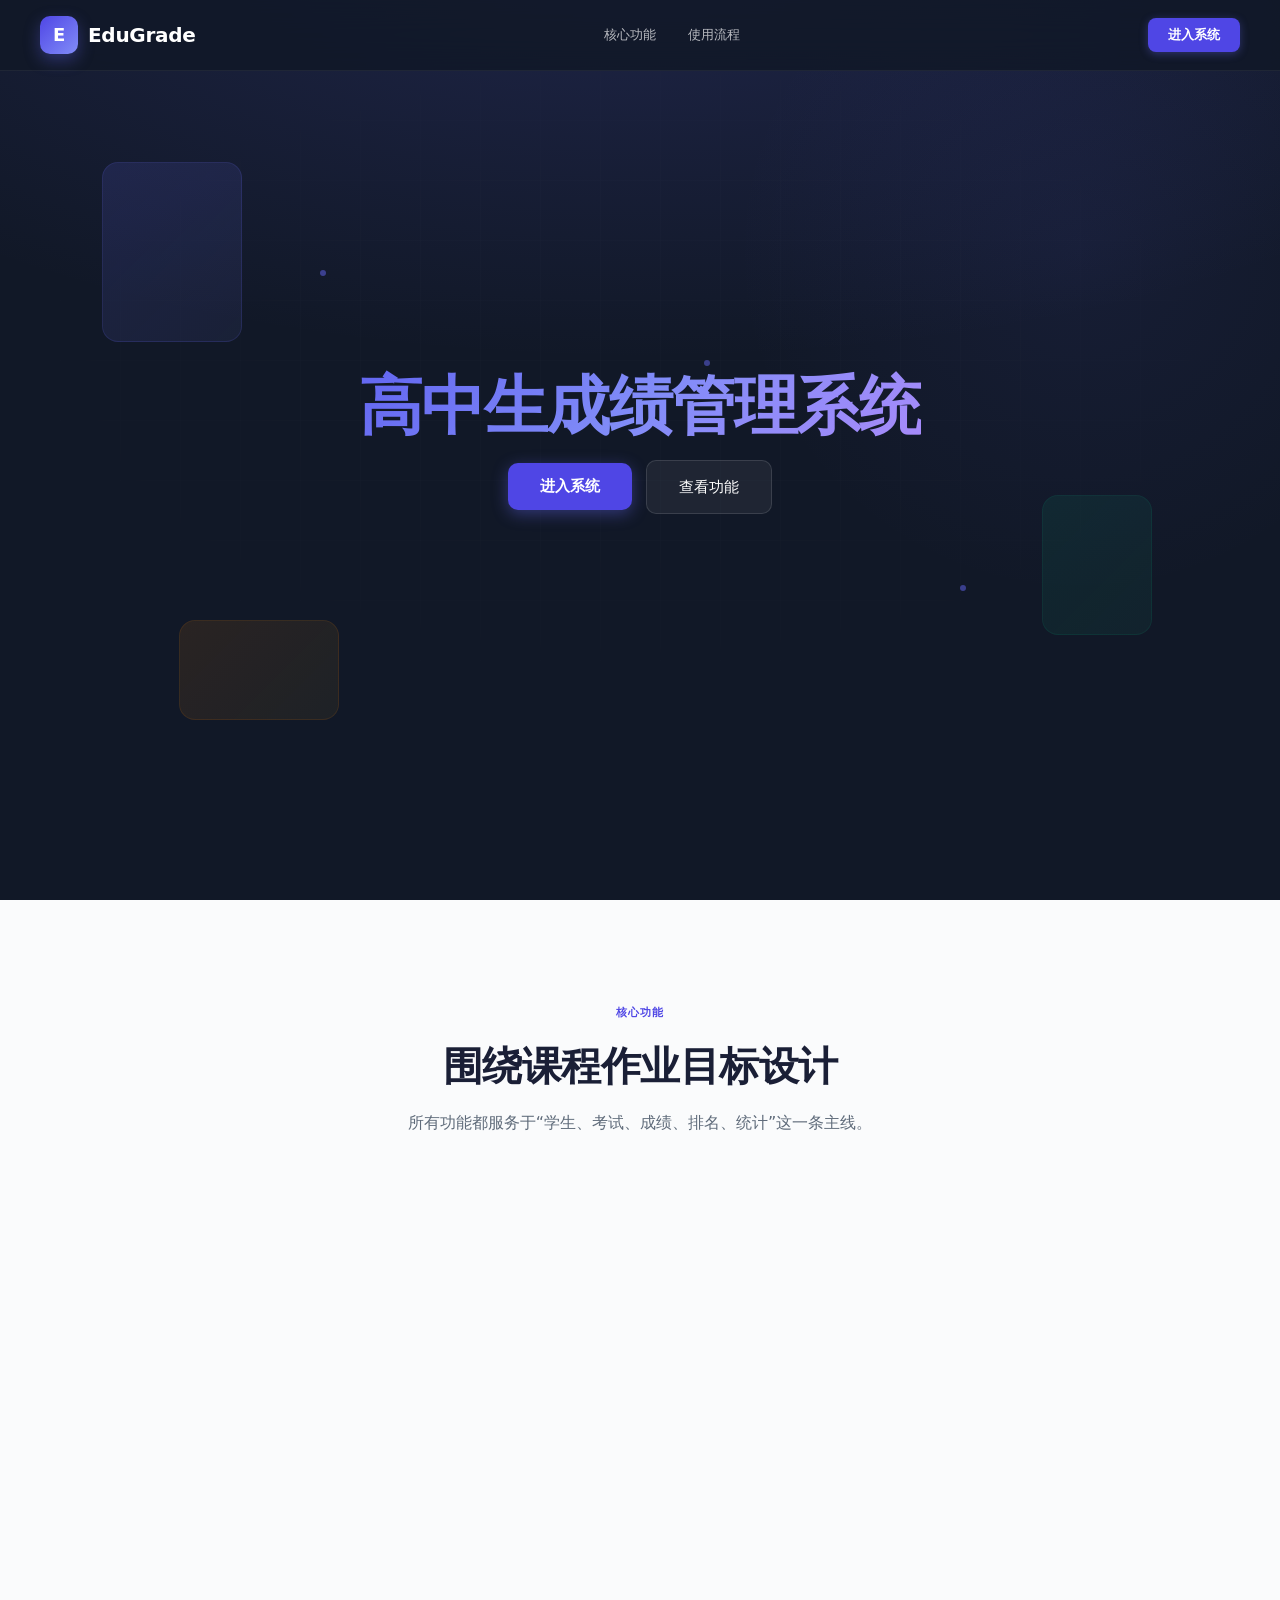
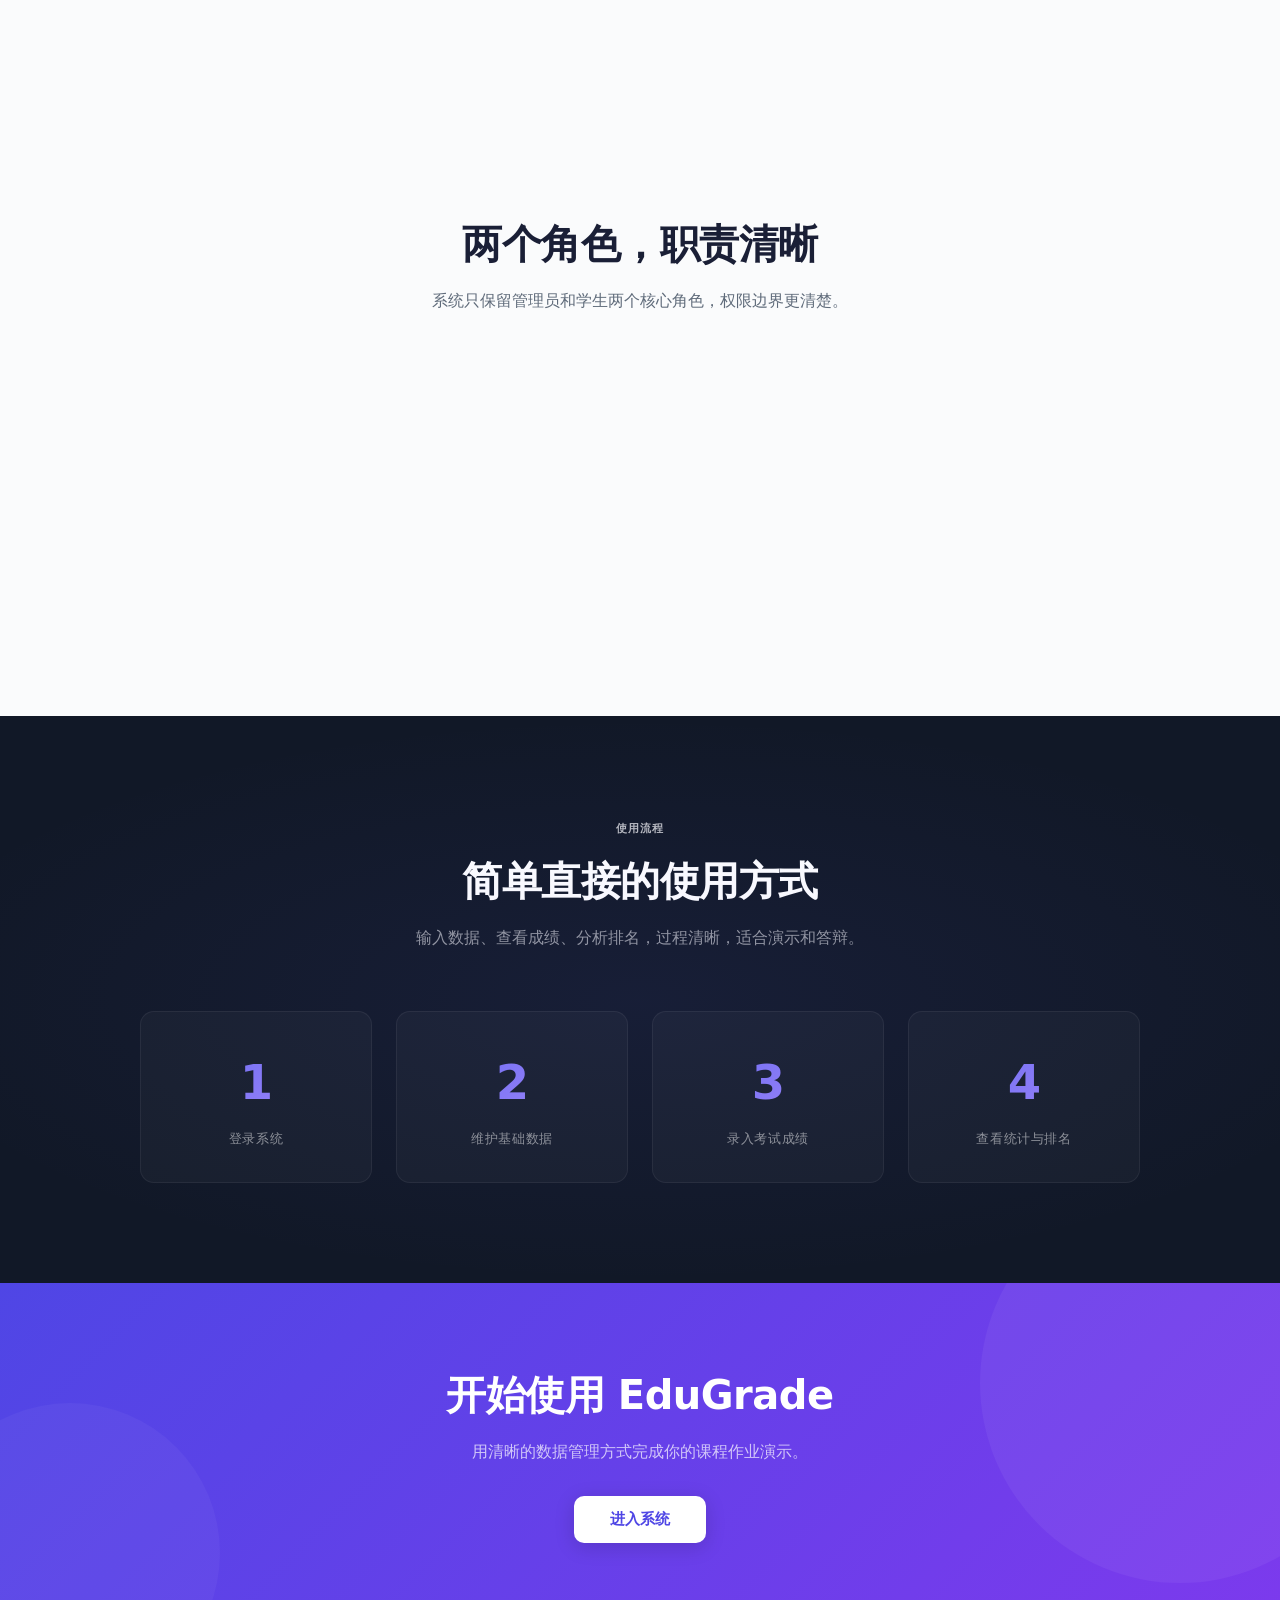
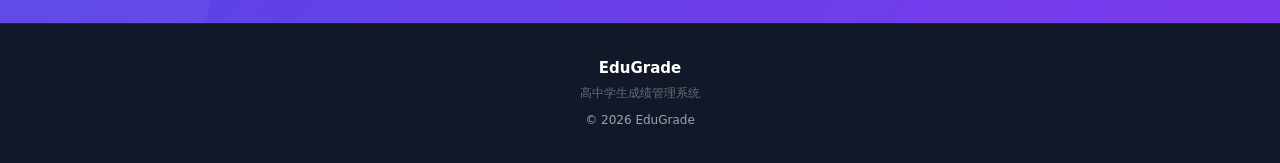
==== commit d34969a2: "annotate cpp files and simplify homepage" ====
--- a/web/index.html
+++ b/web/index.html
@@ -15,7 +15,6 @@
     </a>
     <div class="home-nav-links">
       <a href="#features">核心功能</a>
-      <a href="#roles">用户角色</a>
       <a href="#process">使用流程</a>
     </div>
     <button onclick="window.location.href='login.html'" class="home-nav-cta" style="font-family:inherit;cursor:pointer">进入系统</button>
@@ -30,21 +29,11 @@
     <span class="hero-dot"></span>
     <span class="hero-dot"></span>
     <div class="hero-content">
-      <div class="hero-badge">C++11 课程作业版 · 聚焦核心教学场景</div>
-      <h1>清晰、实用的<br><span class="highlight">高中生成绩管理系统</span></h1>
-      <p class="hero-subtitle">支持管理员和学生两种角色，完成学生信息管理、科目与考试管理、成绩录入、排序统计、班级排名和年级排名。</p>
+      <h1><span class="highlight">高中生成绩管理系统</span></h1>
+      
       <div class="hero-buttons">
         <button onclick="window.location.href='login.html'" class="hero-btn-primary" style="font-family:inherit;cursor:pointer">进入系统</button>
         <a href="#features" class="hero-btn-secondary">查看功能</a>
-      </div>
-      <div class="hero-stats">
-        <div class="hero-stat"><div class="hs-num">2</div><div class="hs-label">用户角色</div></div>
-        <span class="hero-stat-divider"></span>
-        <div class="hero-stat"><div class="hs-num">4+</div><div class="hs-label">核心模块</div></div>
-        <span class="hero-stat-divider"></span>
-        <div class="hero-stat"><div class="hs-num">TXT</div><div class="hs-label">文件持久化</div></div>
-        <span class="hero-stat-divider"></span>
-        <div class="hero-stat"><div class="hs-num">Web</div><div class="hs-label">网页交互</div></div>
       </div>
     </div>
   </section>
@@ -81,7 +70,6 @@
 
   <section class="section" id="roles">
     <div class="section-header">
-      <span class="section-label">用户角色</span>
       <h2>两个角色，职责清晰</h2>
       <p>系统只保留管理员和学生两个核心角色，权限边界更清楚。</p>
     </div>
--- a/web/css/style.css
+++ b/web/css/style.css
@@ -1,357 +1,223 @@
-/* ====== 全局样式 ====== */
-* { margin: 0; padding: 0; box-sizing: border-box; }
-
-body {
-    font-family: "Microsoft YaHei", "PingFang SC", sans-serif;
-    background: #f0f2f5;
-    color: #333;
-    min-height: 100vh;
+:root{
+  --bg:#fafbfc;--card:#fff;--text:#1a1f36;--text2:#5f6b7a;--text3:#9ca3af;
+  --primary:#4f46e5;--primary-hover:#4338ca;--primary-light:#eef2ff;--primary-glow:rgba(79,70,229,.12);
+  --success:#059669;--success-light:#ecfdf5;--warning:#d97706;--warning-light:#fffbeb;
+  --danger:#dc2626;--danger-light:#fef2f2;--info:#2563eb;--info-light:#eff6ff;
+  --border:#e9ebf0;--border-light:#f3f4f6;
+  --shadow-sm:0 1px 2px rgba(0,0,0,.04);--shadow:0 1px 3px rgba(0,0,0,.06),0 1px 2px rgba(0,0,0,.04);
+  --shadow-md:0 4px 6px rgba(0,0,0,.04),0 2px 4px rgba(0,0,0,.04);
+  --shadow-lg:0 10px 15px rgba(0,0,0,.05),0 4px 6px rgba(0,0,0,.04);
+  --shadow-xl:0 20px 40px rgba(0,0,0,.08);
+  --radius:10px;--radius-sm:7px;--radius-lg:14px;--radius-xl:20px;
+  --sidebar-bg:#111827;--sidebar-hover:#1f2937;--sidebar-text:#9ca3af;--sidebar-active:#e5e7eb;
+  --sidebar-accent:#6366f1;
+  --font:system-ui,-apple-system,'Segoe UI',Roboto,'Helvetica Neue','Noto Sans','PingFang SC','Microsoft YaHei',sans-serif;
+  --font-mono:'JetBrains Mono','Fira Code','Cascadia Code',monospace;
+  --ease: cubic-bezier(.4,0,.2,1);--ease-out: cubic-bezier(0,0,.2,1);--ease-in: cubic-bezier(.4,0,1,1);
+  --transition:200ms var(--ease);
 }
-
-/* ====== 登录页 ====== */
-.login-container {
-    max-width: 400px;
-    margin: 80px auto;
-    padding: 40px;
-    background: white;
-    border-radius: 12px;
-    box-shadow: 0 4px 20px rgba(0,0,0,0.1);
+[data-theme=dark]{
+  --bg:#0f1119;--card:#1a1d2e;--text:#e5e7eb;--text2:#9ca3af;--text3:#6b7280;
+  --border:#2d3148;--border-light:#23273a;
+  --shadow-sm:0 1px 2px rgba(0,0,0,.2);--shadow:0 1px 3px rgba(0,0,0,.3);
+  --shadow-md:0 4px 6px rgba(0,0,0,.25);--shadow-lg:0 10px 15px rgba(0,0,0,.3);
+  --shadow-xl:0 20px 40px rgba(0,0,0,.4);
+  --sidebar-bg:#0a0c14;--sidebar-hover:#16192b;--sidebar-text:#6b7280;--sidebar-active:#d1d5db;
+  --primary-light:rgba(99,102,241,.08);--success-light:rgba(5,150,105,.08);
+  --warning-light:rgba(217,119,6,.08);--danger-light:rgba(220,38,38,.08);--info-light:rgba(37,99,235,.08);
 }
 
-.login-container h1 {
-    text-align: center;
-    color: #1a73e8;
-    margin-bottom: 8px;
-    font-size: 28px;
-}
-
-.subtitle {
-    text-align: center;
-    color: #999;
-    margin-bottom: 32px;
-    font-size: 14px;
-}
-
-.form-group {
-    margin-bottom: 20px;
-}
-
-.form-group label {
-    display: block;
-    margin-bottom: 6px;
-    font-weight: bold;
-    font-size: 14px;
-    color: #555;
-}
-
-.form-group input,
-.form-group select {
-    width: 100%;
-    padding: 10px 14px;
-    border: 1px solid #ddd;
-    border-radius: 6px;
-    font-size: 14px;
-    transition: border-color 0.3s;
-}
-
-.form-group input:focus,
-.form-group select:focus {
-    outline: none;
-    border-color: #1a73e8;
-}
-
-.btn-primary {
-    width: 100%;
-    padding: 12px;
-    background: #1a73e8;
-    color: white;
-    border: none;
-    border-radius: 6px;
-    font-size: 16px;
-    cursor: pointer;
-    transition: background 0.3s;
-}
-
-.btn-primary:hover { background: #1557b0; }
-
-.error-msg {
-    background: #fde8e8;
-    color: #c62828;
-    padding: 10px;
-    border-radius: 6px;
-    margin-bottom: 16px;
-    font-size: 13px;
-}
-
-.hint {
-    margin-top: 24px;
-    padding: 16px;
-    background: #f8f9fa;
-    border-radius: 6px;
-    font-size: 12px;
-    color: #888;
-    line-height: 1.8;
-}
-
-/* ====== 主布局（管理页 & 学生页） ====== */
-.header {
-    background: #1a73e8;
-    color: white;
-    padding: 16px 32px;
-    display: flex;
-    justify-content: space-between;
-    align-items: center;
-}
-
-.header h2 { font-size: 20px; }
-
-.header-right {
-    display: flex;
-    align-items: center;
-    gap: 16px;
-    font-size: 14px;
-}
-
-.header-right button {
-    padding: 6px 16px;
-    background: rgba(255,255,255,0.2);
-    color: white;
-    border: 1px solid rgba(255,255,255,0.3);
-    border-radius: 4px;
-    cursor: pointer;
-    font-size: 13px;
-}
-
-.header-right button:hover { background: rgba(255,255,255,0.3); }
-
-/* ====== 标签导航 ====== */
-.tabs {
-    display: flex;
-    background: white;
-    border-bottom: 2px solid #e0e0e0;
-    padding: 0 24px;
-}
-
-.tab {
-    padding: 14px 24px;
-    cursor: pointer;
-    font-size: 14px;
-    color: #666;
-    border-bottom: 2px solid transparent;
-    margin-bottom: -2px;
-    transition: all 0.3s;
-}
-
-.tab:hover { color: #1a73e8; }
-
-.tab.active {
-    color: #1a73e8;
-    border-bottom-color: #1a73e8;
-    font-weight: bold;
-}
-
-/* ====== 内容区 ====== */
-.content {
-    padding: 24px;
-    max-width: 1200px;
-    margin: 0 auto;
-}
-
-.tab-content { display: none; }
-
-.tab-content.active { display: block; }
-
-/* ====== 工具栏 ====== */
-.toolbar {
-    display: flex;
-    justify-content: space-between;
-    align-items: center;
-    margin-bottom: 16px;
-    gap: 12px;
-}
-
-.toolbar input, .toolbar select {
-    padding: 8px 12px;
-    border: 1px solid #ddd;
-    border-radius: 4px;
-    font-size: 13px;
-}
-
-.toolbar button {
-    padding: 8px 16px;
-    background: #1a73e8;
-    color: white;
-    border: none;
-    border-radius: 4px;
-    cursor: pointer;
-    font-size: 13px;
-}
-
-.toolbar button:hover { background: #1557b0; }
-
-.btn-danger {
-    background: #e53935 !important;
-}
-
-.btn-danger:hover { background: #c62828 !important; }
-
-.btn-success {
-    background: #43a047 !important;
-}
-
-.btn-success:hover { background: #2e7d32 !important; }
-
-/* ====== 表格 ====== */
-table {
-    width: 100%;
-    border-collapse: collapse;
-    background: white;
-    border-radius: 8px;
-    overflow: hidden;
-    box-shadow: 0 1px 3px rgba(0,0,0,0.1);
-    font-size: 13px;
-}
-
-thead {
-    background: #f5f5f5;
-}
-
-th {
-    padding: 12px 16px;
-    text-align: left;
-    font-weight: bold;
-    color: #555;
-    border-bottom: 2px solid #e0e0e0;
-}
-
-td {
-    padding: 10px 16px;
-    border-bottom: 1px solid #eee;
-}
-
-tr:hover { background: #f8f9ff; }
-
-/* ====== 模态框（弹窗表单） ====== */
-.modal {
-    display: none;
-    position: fixed;
-    top: 0; left: 0; right: 0; bottom: 0;
-    background: rgba(0,0,0,0.5);
-    z-index: 1000;
-    justify-content: center;
-    align-items: center;
-}
-
-.modal.show { display: flex; }
-
-.modal-content {
-    background: white;
-    border-radius: 12px;
-    padding: 32px;
-    width: 480px;
-    max-height: 80vh;
-    overflow-y: auto;
-}
-
-.modal-content h3 {
-    margin-bottom: 20px;
-    color: #333;
-}
-
-.modal-buttons {
-    display: flex;
-    justify-content: flex-end;
-    gap: 12px;
-    margin-top: 20px;
-}
-
-.modal-buttons button {
-    padding: 8px 20px;
-    border-radius: 4px;
-    border: 1px solid #ddd;
-    cursor: pointer;
-    font-size: 13px;
-}
-
-/* ====== 统计卡片 ====== */
-.stats-cards {
-    display: grid;
-    grid-template-columns: repeat(auto-fit, minmax(200px, 1fr));
-    gap: 16px;
-    margin-bottom: 24px;
-}
-
-.stat-card {
-    background: white;
-    padding: 20px;
-    border-radius: 8px;
-    box-shadow: 0 1px 3px rgba(0,0,0,0.1);
-    text-align: center;
-}
-
-.stat-card .value {
-    font-size: 32px;
-    font-weight: bold;
-    color: #1a73e8;
-}
-
-.stat-card .label {
-    font-size: 13px;
-    color: #999;
-    margin-top: 4px;
-}
-
-/* ====== 学生页信息区 ====== */
-.info-box {
-    background: white;
-    padding: 24px;
-    border-radius: 8px;
-    box-shadow: 0 1px 3px rgba(0,0,0,0.1);
-    margin-bottom: 24px;
-    display: flex;
-    gap: 40px;
-    flex-wrap: wrap;
-}
-
-.info-item {
-    font-size: 14px;
-}
-
-.info-item strong {
-    color: #555;
-    margin-right: 8px;
-}
-
-/* ====== 响应式 ====== */
-@media (max-width: 768px) {
-    .content { padding: 12px; }
-    .header { padding: 12px 16px; }
-    .tabs { overflow-x: auto; }
-    .tab { padding: 10px 14px; white-space: nowrap; }
-    .toolbar { flex-direction: column; }
-}
-
-/* ====== 分页 ====== */
-.pagination {
-    display: flex;
-    justify-content: center;
-    align-items: center;
-    gap: 8px;
-    margin-top: 16px;
-    font-size: 13px;
-}
-
-.pagination button {
-    padding: 6px 12px;
-    border: 1px solid #ddd;
-    border-radius: 4px;
-    background: white;
-    cursor: pointer;
-}
-
-.pagination button:hover { background: #f0f0f0; }
-
-.pagination button:disabled {
-    opacity: 0.5;
-    cursor: not-allowed;
-}
+*,::before,::after{box-sizing:border-box;margin:0;padding:0}
+html{scroll-behavior:smooth;-webkit-text-size-adjust:100%}
+body{font-family:var(--font);font-size:14px;line-height:1.6;color:var(--text);background:var(--bg);-webkit-font-smoothing:antialiased;-moz-osx-font-smoothing:grayscale;min-height:100vh}
+a{color:var(--primary);text-decoration:none;transition:color var(--transition)}
+a:hover{color:var(--primary-hover)}
+button{cursor:pointer;border:none;outline:none;font-family:var(--font);font-size:14px;transition:all var(--transition);position:relative}
+button:focus-visible{box-shadow:0 0 0 3px var(--primary-glow)}
+input,select,textarea{font-family:var(--font);font-size:14px;color:var(--text);background:var(--card);border:1px solid var(--border);border-radius:var(--radius-sm);padding:9px 13px;outline:none;transition:all var(--transition);width:100%}
+input:hover,select:hover{border-color:#c4c8d0}
+input:focus,select:focus,textarea:focus{border-color:var(--primary);box-shadow:0 0 0 3px var(--primary-glow)}
+input::placeholder,textarea::placeholder{color:var(--text3)}
+select{appearance:none;background-image:url("data:image/svg+xml,%3Csvg width='10' height='6' viewBox='0 0 10 6' xmlns='http://www.w3.org/2000/svg'%3E%3Cpath d='M1 1l4 4 4-4' fill='none' stroke='%239ca3af' stroke-width='1.5' stroke-linecap='round' stroke-linejoin='round'/%3E%3C/svg%3E");background-repeat:no-repeat;background-position:right 12px center;padding-right:32px}
+table{width:100%;border-collapse:collapse;font-size:13px}
+th{font-size:11px;font-weight:600;text-transform:uppercase;letter-spacing:.04em;color:var(--text2);padding:10px 14px;text-align:left;border-bottom:2px solid var(--border);background:var(--bg);white-space:nowrap;position:sticky;top:0;z-index:1}
+td{padding:11px 14px;border-bottom:1px solid var(--border-light);vertical-align:middle}
+tbody tr{transition:background var(--transition)}tbody tr:hover{background:var(--primary-light)}
+
+.btn{display:inline-flex;align-items:center;justify-content:center;gap:6px;padding:8px 18px;border-radius:var(--radius-sm);font-weight:500;font-size:13px;line-height:1.5;white-space:nowrap;transition:all var(--transition);position:relative;overflow:hidden}
+.btn::after{content:'';position:absolute;inset:0;background:transparent;transition:background var(--transition)}
+.btn:hover{transform:translateY(-1px)}.btn:active{transform:translateY(0)}
+.btn:active::after{background:rgba(0,0,0,.06)}
+.btn-primary{background:var(--primary);color:#fff;box-shadow:0 1px 2px rgba(79,70,229,.3)}.btn-primary:hover{background:var(--primary-hover);box-shadow:0 4px 12px rgba(79,70,229,.35)}.btn-primary:active{background:#3730a3}
+.btn-success{background:var(--success);color:#fff}.btn-success:hover{opacity:.9}
+.btn-warning{background:var(--warning);color:#fff}.btn-warning:hover{opacity:.9}
+.btn-danger{background:var(--danger);color:#fff}.btn-danger:hover{opacity:.9}
+.btn-outline{background:transparent;border:1px solid var(--border);color:var(--text)}.btn-outline:hover{border-color:var(--primary);color:var(--primary);background:var(--primary-light)}
+.btn-ghost{background:transparent;color:var(--text2)}.btn-ghost:hover{background:var(--border-light);color:var(--text)}
+.btn-sm{padding:5px 12px;font-size:12px;border-radius:6px}
+.btn-lg{padding:11px 24px;font-size:15px;border-radius:var(--radius)}
+.btn-icon{width:36px;height:36px;padding:0;border-radius:50%;display:inline-flex;align-items:center;justify-content:center;font-size:16px}
+
+.card{background:var(--card);border:1px solid var(--border);border-radius:var(--radius-lg);box-shadow:var(--shadow-sm);transition:box-shadow var(--transition),border-color var(--transition);overflow:hidden}
+.card:hover{border-color:#d1d5db}[data-theme=dark] .card:hover{border-color:var(--border)}
+.card-header{display:flex;align-items:center;justify-content:space-between;padding:18px 22px;border-bottom:1px solid var(--border-light)}
+.card-body{padding:22px}.card-title{font-size:15px;font-weight:600;color:var(--text)}
+
+.badge{display:inline-flex;align-items:center;gap:4px;padding:3px 10px;border-radius:20px;font-size:11px;font-weight:600;letter-spacing:.01em;white-space:nowrap}
+.badge::before{content:'';width:6px;height:6px;border-radius:50%}
+.badge-success{background:var(--success-light);color:#065f46}.badge-success::before{background:var(--success)}[data-theme=dark] .badge-success{color:#34d399}
+.badge-warning{background:var(--warning-light);color:#92400e}.badge-warning::before{background:var(--warning)}[data-theme=dark] .badge-warning{color:#fbbf24}
+.badge-danger{background:var(--danger-light);color:#991b1b}.badge-danger::before{background:var(--danger)}[data-theme=dark] .badge-danger{color:#f87171}
+.badge-info{background:var(--info-light);color:#1e40af}.badge-info::before{background:var(--info)}[data-theme=dark] .badge-info{color:#60a5fa}
+.badge-neutral{background:var(--border-light);color:var(--text2)}.badge-neutral::before{background:var(--text3)}
+
+.alert{padding:12px 16px;border-radius:var(--radius);font-size:13px;display:flex;align-items:flex-start;gap:10px;line-height:1.5;animation:slideDown .3s var(--ease-out)}
+.alert::before{font-size:16px;flex-shrink:0;margin-top:1px}
+.alert-success{background:var(--success-light);color:#065f46;border:1px solid rgba(5,150,105,.15)}.alert-success::before{content:'\2713'}[data-theme=dark] .alert-success{color:#34d399}
+.alert-error{background:var(--danger-light);color:#991b1b;border:1px solid rgba(220,38,38,.15)}.alert-error::before{content:'\2717'}[data-theme=dark] .alert-error{color:#f87171}
+.alert-info{background:var(--info-light);color:#1e40af;border:1px solid rgba(37,99,235,.15)}.alert-info::before{content:'\2139'}[data-theme=dark] .alert-info{color:#60a5fa}
+.alert-warning{background:var(--warning-light);color:#92400e;border:1px solid rgba(217,119,6,.15)}.alert-warning::before{content:'\26A0'}
+
+.modal-overlay{position:fixed;inset:0;background:rgba(15,17,25,.5);backdrop-filter:blur(4px);display:none;align-items:center;justify-content:center;z-index:1000;animation:fadeIn .2s var(--ease-out);padding:24px}
+.modal-overlay.open{display:flex}
+.modal{background:var(--card);border:1px solid var(--border);border-radius:var(--radius-xl);width:480px;max-width:100%;max-height:85vh;overflow-y:auto;box-shadow:var(--shadow-xl);animation:modalIn .3s var(--ease-out)}
+.modal-lg{width:640px}.modal-sm{width:380px}
+.modal-header{display:flex;align-items:center;justify-content:space-between;padding:20px 24px 0}
+.modal-header h3{font-size:17px;font-weight:600}
+.modal-close{width:32px;height:32px;border-radius:50%;display:flex;align-items:center;justify-content:center;background:transparent;color:var(--text3);font-size:18px;transition:all var(--transition)}
+.modal-close:hover{background:var(--border-light);color:var(--text)}
+.modal-body{padding:20px 24px}
+.modal-footer{display:flex;gap:10px;justify-content:flex-end;padding:0 24px 20px}
+
+.login-page{min-height:100vh;display:flex;align-items:center;justify-content:center;background:var(--sidebar-bg);position:relative;overflow:hidden}
+.login-page::before{content:'';position:absolute;inset:0;background:radial-gradient(ellipse 80% 50% at 50% -20%,rgba(99,102,241,.15),transparent)}
+.login-page::after{content:'';position:absolute;width:600px;height:600px;border-radius:50%;background:radial-gradient(circle,rgba(99,102,241,.06),transparent 70%);top:-200px;right:-150px}
+.login-card{background:var(--card);border:1px solid var(--border);border-radius:var(--radius-xl);padding:44px;width:400px;max-width:90vw;box-shadow:var(--shadow-xl);position:relative;z-index:1;animation:modalIn .5s var(--ease-out)}
+.login-logo{width:48px;height:48px;border-radius:14px;background:linear-gradient(135deg,var(--primary),#818cf8);display:inline-flex;align-items:center;justify-content:center;font-size:22px;font-weight:700;color:#fff;margin-bottom:20px;box-shadow:0 8px 20px rgba(79,70,229,.3)}
+.login-card h1{font-size:26px;font-weight:700;color:var(--text);margin-bottom:4px;letter-spacing:-.3px}
+.login-card .sub{color:var(--text2);font-size:13px;margin-bottom:32px}
+.login-card .field{margin-bottom:16px}.login-card .field label{display:block;margin-bottom:5px;font-size:12px;font-weight:600;color:var(--text2);text-transform:uppercase;letter-spacing:.04em}
+.login-card .field input{height:44px;font-size:15px}
+.login-card .btn-login{width:100%;height:46px;border-radius:var(--radius);background:var(--primary);color:#fff;font-size:15px;font-weight:600;border:none;margin-top:6px;letter-spacing:.5px;transition:all var(--transition)}
+.login-card .btn-login:hover{background:var(--primary-hover);transform:translateY(-1px);box-shadow:0 8px 20px rgba(79,70,229,.35)}
+.login-card .btn-login:disabled{opacity:.5;transform:none}
+.login-error{color:var(--danger);font-size:12px;margin-top:10px;min-height:18px;text-align:center}
+.login-divider{display:flex;align-items:center;gap:12px;margin:24px 0 16px;color:var(--text3);font-size:11px;text-transform:uppercase;letter-spacing:.05em}
+.login-divider::before,.login-divider::after{content:'';flex:1;height:1px;background:var(--border)}
+.quick-logins{display:grid;grid-template-columns:1fr 1fr;gap:8px}
+.quick-logins button{padding:10px;border-radius:var(--radius-sm);font-size:12px;font-weight:500;background:var(--bg);border:1px solid var(--border);color:var(--text2);transition:all var(--transition)}
+.quick-logins button:hover{border-color:var(--primary);color:var(--primary);background:var(--primary-light);transform:translateY(-1px)}
+.quick-logins .role-dot{display:block;font-size:10px;color:var(--text3);font-weight:400}
+
+.app{display:flex;min-height:100vh}
+.sidebar{width:248px;background:var(--sidebar-bg);display:flex;flex-direction:column;position:fixed;top:0;left:0;bottom:0;z-index:100;overflow-y:auto;border-right:1px solid rgba(255,255,255,.06);scrollbar-width:thin;scrollbar-color:var(--sidebar-hover) transparent}
+.sidebar::-webkit-scrollbar{width:4px}.sidebar::-webkit-scrollbar-track{background:transparent}.sidebar::-webkit-scrollbar-thumb{background:var(--sidebar-hover);border-radius:4px}
+.sidebar-brand{padding:22px 20px 18px;border-bottom:1px solid rgba(255,255,255,.06)}
+.sidebar-brand h2{color:#fff;font-size:18px;font-weight:700;letter-spacing:-.2px}
+.sidebar-brand h2 span{color:var(--sidebar-accent)}
+.sidebar-brand .ver{font-size:11px;color:var(--sidebar-text);margin-top:2px}
+.sidebar-nav{flex:1;padding:12px 0}
+.sidebar-nav .nav-group{padding:8px 20px 4px;font-size:10px;font-weight:700;color:var(--sidebar-accent);text-transform:uppercase;letter-spacing:.08em;opacity:.7}
+.sidebar-nav a{display:flex;align-items:center;gap:10px;padding:9px 20px;color:var(--sidebar-text);font-size:13px;font-weight:450;transition:all var(--transition);border-left:2px solid transparent;margin:1px 0;border-radius:0 6px 6px 0}
+.sidebar-nav a:hover{color:var(--sidebar-active);background:var(--sidebar-hover)}
+.sidebar-nav a.active{color:#fff;background:var(--sidebar-hover);border-left-color:var(--sidebar-accent);font-weight:500}
+.sidebar-nav a .nv{font-size:15px;width:22px;text-align:center;opacity:.7;flex-shrink:0}
+.sidebar-footer{padding:16px 20px;border-top:1px solid rgba(255,255,255,.06);display:flex;align-items:center;gap:10px}
+.sidebar-footer .av{width:32px;height:32px;border-radius:10px;background:linear-gradient(135deg,var(--sidebar-accent),#818cf8);display:flex;align-items:center;justify-content:center;color:#fff;font-weight:600;font-size:13px;flex-shrink:0}
+.sidebar-footer .ui{flex:1;overflow:hidden}
+.sidebar-footer .un{color:#fff;font-size:13px;font-weight:500;white-space:nowrap;overflow:hidden;text-overflow:ellipsis}
+.sidebar-footer .ur{font-size:11px;color:var(--sidebar-text)}
+
+.main{flex:1;margin-left:248px;min-height:100vh}
+.topbar{display:flex;align-items:center;justify-content:space-between;padding:20px 28px;background:var(--card);border-bottom:1px solid var(--border);position:sticky;top:0;z-index:50;backdrop-filter:blur(8px)}
+[data-theme=dark] .topbar{background:rgba(26,29,46,.9)}
+.topbar h2{font-size:20px;font-weight:600;letter-spacing:-.2px}
+.topbar-actions{display:flex;align-items:center;gap:8px}
+.content{padding:24px 28px 40px}
+
+.stats-grid{display:grid;grid-template-columns:repeat(auto-fill,minmax(200px,1fr));gap:14px;margin-bottom:24px}
+.stat-card{background:var(--card);border:1px solid var(--border);border-radius:var(--radius-lg);padding:18px 20px;display:flex;align-items:center;gap:14px;transition:all var(--transition);cursor:default}
+.stat-card:hover{border-color:#d1d5db;box-shadow:var(--shadow-md);transform:translateY(-2px)}[data-theme=dark] .stat-card:hover{border-color:var(--border)}
+.stat-card .si{width:42px;height:42px;border-radius:11px;display:flex;align-items:center;justify-content:center;font-size:18px;flex-shrink:0}
+.stat-card:nth-child(1) .si{background:var(--primary-light);color:var(--primary)}
+.stat-card:nth-child(2) .si{background:var(--success-light);color:var(--success)}
+.stat-card:nth-child(3) .si{background:var(--warning-light);color:var(--warning)}
+.stat-card:nth-child(4) .si{background:var(--info-light);color:var(--info)}
+.stat-card:nth-child(5) .si{background:var(--danger-light);color:var(--danger)}
+.stat-info h3{font-size:24px;font-weight:700;line-height:1.2;letter-spacing:-.3px}
+.stat-info p{font-size:11px;color:var(--text2);text-transform:uppercase;letter-spacing:.03em;margin-top:1px}
+
+.table-wrap{border:1px solid var(--border);border-radius:var(--radius-lg);overflow:hidden;background:var(--card)}
+.table-wrap table{margin:0} .table-wrap thead th{border-bottom-width:1px}
+.table-controls{display:flex;gap:10px;margin-bottom:16px;flex-wrap:wrap;align-items:center}
+.table-controls .spacer{flex:1}
+.table-controls input{width:200px}.table-controls select{width:160px}
+
+.pagination{display:flex;gap:4px;justify-content:center;margin-top:16px}
+.pagination button{min-width:34px;height:34px;padding:0 10px;border-radius:var(--radius-sm);border:1px solid var(--border);background:var(--card);color:var(--text);font-size:13px;transition:all var(--transition)}
+.pagination button:hover:not(:disabled){border-color:var(--primary);color:var(--primary)}
+.pagination button.active{background:var(--primary);color:#fff;border-color:var(--primary)}
+.pagination button:disabled{opacity:.3;cursor:not-allowed}
+.pagination span{padding:0 4px;color:var(--text3);display:flex;align-items:center}
+
+.chart-row{display:grid;grid-template-columns:1fr 1fr;gap:16px}
+.chart-row.single{grid-template-columns:1fr}
+.chart-box{background:var(--card);border:1px solid var(--border);border-radius:var(--radius-lg);padding:20px;min-height:300px;position:relative}
+.chart-box canvas{max-height:320px}
+
+.page-section{display:none}.page-section.active{display:block;animation:fadeInUp .35s var(--ease-out)}
+
+.tabs{display:flex;gap:0;border-bottom:2px solid var(--border);margin-bottom:20px}
+.tab{padding:10px 18px;cursor:pointer;font-size:13px;font-weight:500;color:var(--text2);border-bottom:2px solid transparent;margin-bottom:-2px;transition:all var(--transition)}
+.tab:hover{color:var(--text)}.tab.active{color:var(--primary);border-bottom-color:var(--primary)}
+
+.form-row{display:grid;grid-template-columns:1fr 1fr;gap:14px}.form-row.col-1{grid-template-columns:1fr}
+.form-group{margin-bottom:14px}.form-group label{display:block;margin-bottom:5px;font-size:12px;font-weight:600;color:var(--text2);text-transform:uppercase;letter-spacing:.03em}
+
+.grade-table td input{width:72px;padding:6px 8px;text-align:center;font-size:13px}
+.grade-table td{vertical-align:middle}
+.filter-row{display:flex;gap:10px;align-items:center;flex-wrap:wrap;margin-bottom:16px}
+.filter-row select{width:auto;min-width:150px}
+.exam-select-row{display:flex;gap:10px;align-items:center;flex-wrap:wrap;margin-bottom:16px}
+.exam-select-row select{width:auto;min-width:200px}
+.csv-area{width:100%;min-height:180px;font-family:var(--font-mono);font-size:12px;resize:vertical;border-radius:var(--radius-sm);padding:12px}
+.subject-check{display:flex;align-items:center;gap:16px;padding:8px 0;border-bottom:1px solid var(--border-light)}
+.subject-check input[type=number]{width:80px}
+.info-row{display:flex;gap:20px;flex-wrap:wrap;margin-bottom:16px}
+.info-row>div{font-size:13px;color:var(--text2)}.info-row>div b{color:var(--text)}
+
+.suggest-card{background:var(--card);border:1px solid var(--border);border-radius:var(--radius-lg);padding:18px;display:flex;align-items:flex-start;gap:14px;transition:all var(--transition)}
+.suggest-card:hover{border-color:#d1d5db;box-shadow:var(--shadow-md)}
+.suggest-card .srank{width:34px;height:34px;border-radius:10px;display:flex;align-items:center;justify-content:center;font-weight:700;font-size:16px;flex-shrink:0}
+.suggest-card:nth-child(1) .srank{background:var(--danger-light);color:var(--danger)}
+.suggest-card:nth-child(2) .srank{background:var(--warning-light);color:var(--warning)}
+.suggest-card:nth-child(3) .srank{background:var(--primary-light);color:var(--primary)}
+.suggest-info{flex:1}.suggest-info .ssub{font-weight:600;font-size:14px}.suggest-info .sdesc{font-size:12px;color:var(--text2);margin-top:4px;line-height:1.5}
+
+.error-stats-grid{display:grid;grid-template-columns:1fr 1fr;gap:16px;margin-bottom:20px}
+.report-container{background:var(--card);border:1px solid var(--border);border-radius:var(--radius-lg);padding:32px}
+.report-container .report-header{text-align:center;padding-bottom:24px;border-bottom:2px solid var(--primary);margin-bottom:24px}
+.report-container .report-header h2{font-size:22px;color:var(--primary);font-weight:700}
+.report-container .report-meta{display:grid;grid-template-columns:repeat(auto-fill,minmax(160px,1fr));gap:10px;margin-bottom:20px}
+.report-container .report-meta div{font-size:13px;color:var(--text2)}.report-container .report-meta div b{color:var(--text)}
+.report-container .report-section{margin-bottom:24px}
+.report-container .report-section h4{font-size:14px;font-weight:600;margin-bottom:12px;color:var(--text2);text-transform:uppercase;letter-spacing:.5px;border-bottom:1px solid var(--border);padding-bottom:8px}
+
+.s-a{color:var(--success);font-weight:700}.s-b{color:var(--primary);font-weight:600}.s-c{color:var(--warning)}.s-d{color:var(--danger)}
+
+.loading{display:flex;align-items:center;justify-content:center;padding:48px;color:var(--text2);gap:10px}
+.loading .spinner{width:24px;height:24px;border:2.5px solid var(--border);border-top-color:var(--primary);border-radius:50%;animation:spin .6s linear infinite}
+.empty{text-align:center;padding:60px 24px;color:var(--text3)}.empty .ei{font-size:40px;margin-bottom:12px;opacity:.4}.empty p{font-size:13px}
+
+.mt-8{margin-top:8px}.mt-16{margin-top:16px}.mb-16{margin-bottom:16px}.gap-8{gap:8px}.gap-16{gap:16px}
+.flex{display:flex}.flex-wrap{flex-wrap:wrap}.items-center{align-items:center}.justify-between{justify-content:space-between}.justify-center{justify-content:center}
+.text-center{text-align:center}.text-right{text-align:right}.w-full{width:100%}.flex-1{flex:1}
+
+.no-print{}@media print{.no-print{display:none!important}.sidebar{display:none!important}.main{margin-left:0!important}.topbar{position:static!important}.content{padding:0!important}.card{border:1px solid #ddd;box-shadow:none!important}.report-container{box-shadow:none;border:1px solid #ddd}}
+@media(max-width:768px){.sidebar{transform:translateX(-100%);transition:transform .3s var(--ease)}.sidebar.open{transform:translateX(0)}.main{margin-left:0}.topbar{padding:14px 16px}.content{padding:16px}.stats-grid{grid-template-columns:1fr 1fr}.chart-row{grid-template-columns:1fr}.login-card{padding:32px 24px}.modal{width:95vw;border-radius:var(--radius-lg)}}
+
+@keyframes fadeIn{from{opacity:0}to{opacity:1}}
+@keyframes fadeInUp{from{opacity:0;transform:translateY(8px)}to{opacity:1;transform:translateY(0)}}
+@keyframes modalIn{from{opacity:0;transform:translateY(16px) scale(.97)}to{opacity:1;transform:translateY(0) scale(1)}}
+@keyframes slideDown{from{opacity:0;transform:translateY(-6px)}to{opacity:1;transform:translateY(0)}}
+@keyframes spin{to{transform:rotate(360deg)}}
--- a/web/css/home.css
+++ b/web/css/home.css
@@ -0,0 +1,718 @@
+/* ===== EduGrade Home Page Styles ===== */
+
+:root { --ease-out: cubic-bezier(0,0,.2,1); --ease-in: cubic-bezier(.4,0,1,1); }
+
+.home-wrapper {
+  overflow-x: hidden;
+  background: var(--bg);
+}
+
+/* -------- Nav -------- */
+.home-nav {
+  position: fixed;
+  top: 0;
+  left: 0;
+  right: 0;
+  z-index: 200;
+  display: flex;
+  align-items: center;
+  justify-content: space-between;
+  padding: 16px 40px;
+  background: rgba(17, 24, 39, .85);
+  backdrop-filter: blur(16px);
+  -webkit-backdrop-filter: blur(16px);
+  border-bottom: 1px solid rgba(255, 255, 255, .06);
+  transition: background var(--transition);
+}
+.home-nav.scrolled {
+  background: rgba(17, 24, 39, .95);
+  box-shadow: 0 4px 24px rgba(0, 0, 0, .25);
+}
+.home-nav-brand {
+  display: flex;
+  align-items: center;
+  gap: 10px;
+  color: #fff;
+  font-size: 20px;
+  font-weight: 700;
+  letter-spacing: -.3px;
+  text-decoration: none;
+}
+.home-nav-brand .logo-icon {
+  width: 38px;
+  height: 38px;
+  border-radius: 10px;
+  background: linear-gradient(135deg, var(--primary), #818cf8);
+  display: flex;
+  align-items: center;
+  justify-content: center;
+  font-size: 18px;
+  font-weight: 700;
+  color: #fff;
+  box-shadow: 0 6px 16px rgba(99, 102, 241, .35);
+}
+.home-nav-links {
+  display: flex;
+  align-items: center;
+  gap: 32px;
+}
+.home-nav-links a {
+  color: rgba(255, 255, 255, .7);
+  font-size: 13px;
+  font-weight: 500;
+  text-decoration: none;
+  transition: color var(--transition);
+}
+.home-nav-links a:hover {
+  color: #fff;
+}
+.home-nav-cta {
+  display: inline-flex;
+  align-items: center;
+  gap: 6px;
+  padding: 8px 20px;
+  border-radius: 8px;
+  background: var(--primary);
+  color: #fff;
+  font-size: 13px;
+  font-weight: 600;
+  text-decoration: none;
+  transition: all var(--transition);
+  box-shadow: 0 2px 8px rgba(99, 102, 241, .35);
+}
+.home-nav-cta:hover {
+  background: var(--primary-hover);
+  transform: translateY(-1px);
+  box-shadow: 0 6px 20px rgba(99, 102, 241, .45);
+}
+
+/* -------- Hero -------- */
+.hero {
+  position: relative;
+  min-height: 100vh;
+  display: flex;
+  align-items: center;
+  justify-content: center;
+  background: var(--sidebar-bg);
+  overflow: hidden;
+  padding: 120px 40px 80px;
+}
+.hero::before {
+  content: '';
+  position: absolute;
+  inset: 0;
+  background: radial-gradient(ellipse 80% 50% at 50% -10%, rgba(99, 102, 241, .18), transparent);
+  pointer-events: none;
+}
+.hero::after {
+  content: '';
+  position: absolute;
+  width: 700px;
+  height: 700px;
+  border-radius: 50%;
+  background: radial-gradient(circle, rgba(99, 102, 241, .07), transparent 70%);
+  top: -100px;
+  right: -150px;
+  pointer-events: none;
+}
+.hero-grid {
+  position: absolute;
+  inset: 0;
+  opacity: .03;
+  background-image:
+    linear-gradient(rgba(255, 255, 255, .3) 1px, transparent 1px),
+    linear-gradient(90deg, rgba(255, 255, 255, .3) 1px, transparent 1px);
+  background-size: 60px 60px;
+  mask-image: radial-gradient(ellipse 80% 60% at 50% 40%, black 30%, transparent 70%);
+  -webkit-mask-image: radial-gradient(ellipse 80% 60% at 50% 40%, black 30%, transparent 70%);
+  pointer-events: none;
+}
+
+/* floating shapes */
+.hero-float {
+  position: absolute;
+  border-radius: 16px;
+  pointer-events: none;
+}
+.hero-float.card1 {
+  width: 140px;
+  height: 180px;
+  background: linear-gradient(135deg, rgba(99, 102, 241, .15), rgba(129, 140, 248, .08));
+  border: 1px solid rgba(99, 102, 241, .15);
+  top: 18%;
+  left: 8%;
+  animation: floatCard1 8s ease-in-out infinite;
+}
+.hero-float.card2 {
+  width: 110px;
+  height: 140px;
+  background: linear-gradient(135deg, rgba(5, 150, 105, .12), rgba(52, 211, 153, .06));
+  border: 1px solid rgba(5, 150, 105, .12);
+  top: 55%;
+  right: 10%;
+  animation: floatCard2 9s ease-in-out infinite;
+}
+.hero-float.card3 {
+  width: 160px;
+  height: 100px;
+  background: linear-gradient(135deg, rgba(217, 119, 6, .12), rgba(251, 191, 36, .06));
+  border: 1px solid rgba(217, 119, 6, .12);
+  bottom: 20%;
+  left: 14%;
+  animation: floatCard3 10s ease-in-out infinite;
+}
+.hero-float.card4 {
+  width: 90px;
+  height: 90px;
+  border-radius: 50%;
+  background: linear-gradient(135deg, rgba(99, 102, 241, .12), rgba(167, 139, 250, .06));
+  border: 1px solid rgba(99, 102, 241, .1);
+  top: 25%;
+  right: 20%;
+  animation: floatCard4 7s ease-in-out infinite;
+}
+.hero-dot {
+  position: absolute;
+  width: 6px;
+  height: 6px;
+  border-radius: 50%;
+  background: rgba(99, 102, 241, .5);
+  pointer-events: none;
+}
+.hero-dot:nth-child(5) { top: 30%; left: 25%; animation: dotPulse 3s ease-in-out infinite; }
+.hero-dot:nth-child(6) { top: 65%; left: 75%; animation: dotPulse 3s ease-in-out .6s infinite; }
+.hero-dot:nth-child(7) { top: 40%; left: 55%; animation: dotPulse 3s ease-in-out 1.2s infinite; }
+.hero-dot:nth-child(8) { top: 75%; left: 35%; animation: dotPulse 3s ease-in-out 1.8s infinite; }
+
+@keyframes floatCard1 {
+  0%, 100% { transform: translateY(0) rotate(0deg); }
+  33% { transform: translateY(-12px) rotate(2deg); }
+  66% { transform: translateY(6px) rotate(-1deg); }
+}
+@keyframes floatCard2 {
+  0%, 100% { transform: translateY(0) rotate(0deg); }
+  33% { transform: translateY(10px) rotate(-2deg); }
+  66% { transform: translateY(-8px) rotate(1deg); }
+}
+@keyframes floatCard3 {
+  0%, 100% { transform: translateY(0) rotate(0deg); }
+  33% { transform: translateY(-14px) rotate(-1deg); }
+  66% { transform: translateY(8px) rotate(2deg); }
+}
+@keyframes floatCard4 {
+  0%, 100% { transform: translateY(0) scale(1); }
+  50% { transform: translateY(-16px) scale(1.08); }
+}
+@keyframes dotPulse {
+  0%, 100% { opacity: .3; transform: scale(1); }
+  50% { opacity: .8; transform: scale(2); }
+}
+
+.hero-content {
+  position: relative;
+  z-index: 1;
+  text-align: center;
+  max-width: 800px;
+  animation: heroIn .8s var(--ease-out);
+}
+@keyframes heroIn {
+  from { opacity: 0; transform: translateY(20px); }
+  to { opacity: 1; transform: translateY(0); }
+}
+.hero-badge {
+  display: inline-flex;
+  align-items: center;
+  gap: 8px;
+  padding: 6px 16px;
+  border-radius: 20px;
+  background: rgba(99, 102, 241, .1);
+  border: 1px solid rgba(99, 102, 241, .2);
+  color: var(--sidebar-accent);
+  font-size: 12px;
+  font-weight: 600;
+  margin-bottom: 28px;
+  animation: heroIn .8s var(--ease-out) .1s both;
+}
+.hero-badge::before {
+  content: '';
+  width: 7px;
+  height: 7px;
+  border-radius: 50%;
+  background: var(--sidebar-accent);
+  animation: dotPulse 2s ease-in-out infinite;
+}
+.hero h1 {
+  font-size: clamp(40px, 7vw, 64px);
+  font-weight: 800;
+  color: #fff;
+  line-height: 1.15;
+  letter-spacing: -1.5px;
+  margin-bottom: 16px;
+  animation: heroIn .8s var(--ease-out) .2s both;
+}
+.hero h1 .highlight {
+  background: linear-gradient(135deg, var(--sidebar-accent), #818cf8, #a78bfa);
+  -webkit-background-clip: text;
+  -webkit-text-fill-color: transparent;
+  background-clip: text;
+}
+.hero-subtitle {
+  font-size: 18px;
+  color: rgba(255, 255, 255, .7);
+  line-height: 1.7;
+  max-width: 620px;
+  margin: 0 auto 40px;
+  font-weight: 400;
+  animation: heroIn .8s var(--ease-out) .3s both;
+}
+.hero-buttons {
+  display: flex;
+  align-items: center;
+  justify-content: center;
+  gap: 14px;
+  margin-bottom: 56px;
+  animation: heroIn .8s var(--ease-out) .4s both;
+  flex-wrap: wrap;
+}
+.hero-btn-primary {
+  display: inline-flex;
+  align-items: center;
+  gap: 8px;
+  padding: 14px 32px;
+  border-radius: 10px;
+  background: var(--primary);
+  color: #fff;
+  font-size: 15px;
+  font-weight: 600;
+  text-decoration: none;
+  transition: all var(--transition);
+  box-shadow: 0 4px 16px rgba(99, 102, 241, .4);
+}
+.hero-btn-primary:hover {
+  background: var(--primary-hover);
+  transform: translateY(-2px);
+  box-shadow: 0 8px 28px rgba(99, 102, 241, .5);
+}
+.hero-btn-secondary {
+  display: inline-flex;
+  align-items: center;
+  gap: 8px;
+  padding: 14px 32px;
+  border-radius: 10px;
+  background: rgba(255, 255, 255, .06);
+  border: 1px solid rgba(255, 255, 255, .12);
+  color: #fff;
+  font-size: 15px;
+  font-weight: 500;
+  text-decoration: none;
+  transition: all var(--transition);
+  backdrop-filter: blur(4px);
+}
+.hero-btn-secondary:hover {
+  background: rgba(255, 255, 255, .1);
+  border-color: rgba(255, 255, 255, .2);
+  transform: translateY(-2px);
+}
+.hero-stats {
+  display: flex;
+  align-items: center;
+  justify-content: center;
+  gap: 48px;
+  animation: heroIn .8s var(--ease-out) .5s both;
+  flex-wrap: wrap;
+}
+.hero-stat {
+  text-align: center;
+}
+.hero-stat .hs-num {
+  font-size: 28px;
+  font-weight: 800;
+  color: #fff;
+  letter-spacing: -.5px;
+}
+.hero-stat .hs-label {
+  font-size: 12px;
+  color: rgba(255, 255, 255, .5);
+  margin-top: 4px;
+  text-transform: uppercase;
+  letter-spacing: .04em;
+}
+.hero-stat-divider {
+  width: 1px;
+  height: 32px;
+  background: rgba(255, 255, 255, .1);
+}
+
+/* -------- Section Common -------- */
+.section {
+  padding: 100px 40px;
+}
+@media (max-width: 768px) {
+  .section { padding: 64px 20px; }
+}
+.section-header {
+  text-align: center;
+  margin-bottom: 60px;
+}
+.section-label {
+  display: inline-block;
+  font-size: 11px;
+  font-weight: 700;
+  text-transform: uppercase;
+  letter-spacing: .1em;
+  color: var(--primary);
+  margin-bottom: 12px;
+}
+.section-header h2 {
+  font-size: clamp(28px, 4vw, 40px);
+  font-weight: 700;
+  color: var(--text);
+  letter-spacing: -.5px;
+  margin-bottom: 12px;
+}
+.section-header p {
+  font-size: 16px;
+  color: var(--text2);
+  max-width: 560px;
+  margin: 0 auto;
+  line-height: 1.6;
+}
+
+/* -------- Features -------- */
+.features-grid {
+  display: grid;
+  grid-template-columns: repeat(3, 1fr);
+  gap: 20px;
+  max-width: 1100px;
+  margin: 0 auto;
+}
+@media (max-width: 900px) {
+  .features-grid { grid-template-columns: repeat(2, 1fr); }
+}
+@media (max-width: 600px) {
+  .features-grid { grid-template-columns: 1fr; }
+}
+.feature-card {
+  background: var(--card);
+  border: 1px solid var(--border);
+  border-radius: var(--radius-lg);
+  padding: 28px 24px;
+  transition: all .3s var(--ease);
+  position: relative;
+  overflow: hidden;
+  opacity: 0;
+  transform: translateY(24px);
+}
+.feature-card.visible {
+  animation: featIn .6s var(--ease-out) forwards;
+}
+.feature-card:nth-child(1).visible { animation-delay: 0s; }
+.feature-card:nth-child(2).visible { animation-delay: .1s; }
+.feature-card:nth-child(3).visible { animation-delay: .2s; }
+.feature-card:nth-child(4).visible { animation-delay: .15s; }
+.feature-card:nth-child(5).visible { animation-delay: .25s; }
+.feature-card:nth-child(6).visible { animation-delay: .35s; }
+@keyframes featIn {
+  to { opacity: 1; transform: translateY(0); }
+}
+.feature-card::before {
+  content: '';
+  position: absolute;
+  top: 0;
+  left: 0;
+  right: 0;
+  height: 3px;
+  background: linear-gradient(90deg, var(--primary), #818cf8);
+  transform: scaleX(0);
+  transform-origin: left;
+  transition: transform .4s var(--ease);
+}
+.feature-card:hover {
+  border-color: #cbd5e1;
+  box-shadow: var(--shadow-lg);
+  transform: translateY(-4px);
+}
+[data-theme=dark] .feature-card:hover { border-color: rgba(99, 102, 241, .25); }
+.feature-card:hover::before { transform: scaleX(1); }
+.feature-icon {
+  width: 46px;
+  height: 46px;
+  border-radius: 12px;
+  display: flex;
+  align-items: center;
+  justify-content: center;
+  font-size: 22px;
+  margin-bottom: 18px;
+}
+.fi-1 .feature-icon { background: var(--primary-light); color: var(--primary); }
+.fi-2 .feature-icon { background: var(--success-light); color: var(--success); }
+.fi-3 .feature-icon { background: var(--warning-light); color: var(--warning); }
+.fi-4 .feature-icon { background: var(--info-light); color: var(--info); }
+.fi-5 .feature-icon { background: var(--danger-light); color: var(--danger); }
+.fi-6 .feature-icon { background: var(--primary-light); color: #7c3aed; }
+.feature-card h3 {
+  font-size: 16px;
+  font-weight: 600;
+  color: var(--text);
+  margin-bottom: 8px;
+}
+.feature-card p {
+  font-size: 13px;
+  color: var(--text2);
+  line-height: 1.65;
+}
+
+/* -------- Data Showcase -------- */
+.data-section {
+  background: var(--sidebar-bg);
+  position: relative;
+  overflow: hidden;
+}
+.data-section::before {
+  content: '';
+  position: absolute;
+  inset: 0;
+  background: radial-gradient(ellipse 60% 50% at 50% 50%, rgba(99, 102, 241, .08), transparent);
+}
+.data-grid {
+  display: grid;
+  grid-template-columns: repeat(4, 1fr);
+  gap: 24px;
+  max-width: 1000px;
+  margin: 0 auto;
+  position: relative;
+  z-index: 1;
+}
+@media (max-width: 768px) {
+  .data-grid { grid-template-columns: repeat(2, 1fr); }
+}
+.data-card {
+  text-align: center;
+  padding: 32px 20px;
+  border-radius: var(--radius-lg);
+  background: rgba(255, 255, 255, .03);
+  border: 1px solid rgba(255, 255, 255, .06);
+  transition: all .3s var(--ease);
+}
+.data-card:hover {
+  background: rgba(255, 255, 255, .06);
+  border-color: rgba(255, 255, 255, .12);
+  transform: translateY(-4px);
+}
+.data-card .dc-num {
+  font-size: 48px;
+  font-weight: 800;
+  color: #fff;
+  letter-spacing: -1px;
+  margin-bottom: 8px;
+  background: linear-gradient(135deg, var(--sidebar-accent), #a78bfa);
+  -webkit-background-clip: text;
+  -webkit-text-fill-color: transparent;
+  background-clip: text;
+}
+.data-card .dc-label {
+  font-size: 13px;
+  color: rgba(255, 255, 255, .5);
+  text-transform: uppercase;
+  letter-spacing: .05em;
+}
+.data-section .section-header h2,
+.data-section .section-header p { color: #fff; }
+.data-section .section-header p { color: rgba(255, 255, 255, .55); }
+
+/* -------- Use Cases -------- */
+.use-grid {
+  display: grid;
+  grid-template-columns: repeat(3, 1fr);
+  gap: 20px;
+  max-width: 1000px;
+  margin: 0 auto;
+}
+@media (max-width: 768px) {
+  .use-grid { grid-template-columns: 1fr; }
+}
+.use-card {
+  background: var(--card);
+  border: 1px solid var(--border);
+  border-radius: var(--radius-lg);
+  padding: 32px 24px;
+  text-align: center;
+  transition: all .3s var(--ease);
+  opacity: 0;
+  transform: translateY(24px);
+}
+.use-card.visible {
+  animation: featIn .6s var(--ease-out) forwards;
+}
+.use-card:nth-child(1).visible { animation-delay: 0s; }
+.use-card:nth-child(2).visible { animation-delay: .1s; }
+.use-card:nth-child(3).visible { animation-delay: .2s; }
+.use-card:hover {
+  border-color: #cbd5e1;
+  box-shadow: var(--shadow-lg);
+  transform: translateY(-4px) !important;
+}
+[data-theme=dark] .use-card:hover { border-color: rgba(99, 102, 241, .25); }
+.use-avatar {
+  width: 56px;
+  height: 56px;
+  border-radius: 50%;
+  display: flex;
+  align-items: center;
+  justify-content: center;
+  font-size: 24px;
+  margin: 0 auto 18px;
+}
+.ua-teacher { background: var(--primary-light); color: var(--primary); }
+.ua-student { background: var(--success-light); color: var(--success); }
+.ua-parent { background: var(--info-light); color: var(--info); }
+.use-card h3 {
+  font-size: 16px;
+  font-weight: 600;
+  color: var(--text);
+  margin-bottom: 4px;
+}
+.use-card .uc-role {
+  font-size: 11px;
+  color: var(--primary);
+  font-weight: 700;
+  text-transform: uppercase;
+  letter-spacing: .06em;
+  margin-bottom: 12px;
+}
+.use-card p {
+  font-size: 13px;
+  color: var(--text2);
+  line-height: 1.65;
+}
+
+/* -------- CTA -------- */
+.cta-section {
+  background: linear-gradient(135deg, var(--primary), #7c3aed);
+  text-align: center;
+  padding: 80px 40px;
+  position: relative;
+  overflow: hidden;
+}
+.cta-section::before {
+  content: '';
+  position: absolute;
+  width: 400px;
+  height: 400px;
+  border-radius: 50%;
+  background: rgba(255, 255, 255, .05);
+  top: -100px;
+  right: -100px;
+}
+.cta-section::after {
+  content: '';
+  position: absolute;
+  width: 300px;
+  height: 300px;
+  border-radius: 50%;
+  background: rgba(255, 255, 255, .04);
+  bottom: -80px;
+  left: -80px;
+}
+.cta-section h2 {
+  font-size: clamp(28px, 4vw, 40px);
+  font-weight: 800;
+  color: #fff;
+  letter-spacing: -.5px;
+  margin-bottom: 12px;
+  position: relative;
+  z-index: 1;
+}
+.cta-section p {
+  font-size: 16px;
+  color: rgba(255, 255, 255, .7);
+  margin-bottom: 32px;
+  position: relative;
+  z-index: 1;
+}
+.cta-btn {
+  display: inline-flex;
+  align-items: center;
+  gap: 8px;
+  padding: 14px 36px;
+  border-radius: 10px;
+  background: #fff;
+  color: var(--primary);
+  font-size: 15px;
+  font-weight: 700;
+  text-decoration: none;
+  transition: all var(--transition);
+  position: relative;
+  z-index: 1;
+  box-shadow: 0 4px 20px rgba(0, 0, 0, .15);
+}
+.cta-btn:hover {
+  transform: translateY(-2px);
+  box-shadow: 0 8px 30px rgba(0, 0, 0, .2);
+}
+
+/* -------- Footer -------- */
+.home-footer {
+  background: var(--sidebar-bg);
+  border-top: 1px solid rgba(255, 255, 255, .06);
+  padding: 32px 40px;
+  text-align: center;
+  color: var(--sidebar-text);
+  font-size: 12px;
+}
+.home-footer .footer-brand {
+  color: #fff;
+  font-weight: 700;
+  font-size: 15px;
+  margin-bottom: 4px;
+}
+.home-footer .footer-ver {
+  opacity: .6;
+}
+
+/* -------- Responsive -------- */
+@media (max-width: 768px) {
+  .home-nav {
+    padding: 12px 16px;
+  }
+  .home-nav-links {
+    display: none;
+  }
+  .hero {
+    padding: 100px 20px 60px;
+    min-height: auto;
+  }
+  .hero h1 {
+    font-size: 32px;
+  }
+  .hero-subtitle {
+    font-size: 15px;
+  }
+  .hero-stats {
+    gap: 24px;
+  }
+  .hero-stat-divider {
+    display: none;
+  }
+  .hero-float {
+    display: none;
+  }
+  .hero-buttons {
+    flex-direction: column;
+    gap: 10px;
+  }
+  .hero-btn-primary,
+  .hero-btn-secondary {
+    width: 100%;
+    justify-content: center;
+  }
+  .section {
+    padding: 48px 20px;
+  }
+  .cta-section {
+    padding: 48px 20px;
+  }
+  .data-card .dc-num {
+    font-size: 36px;
+  }
+}
